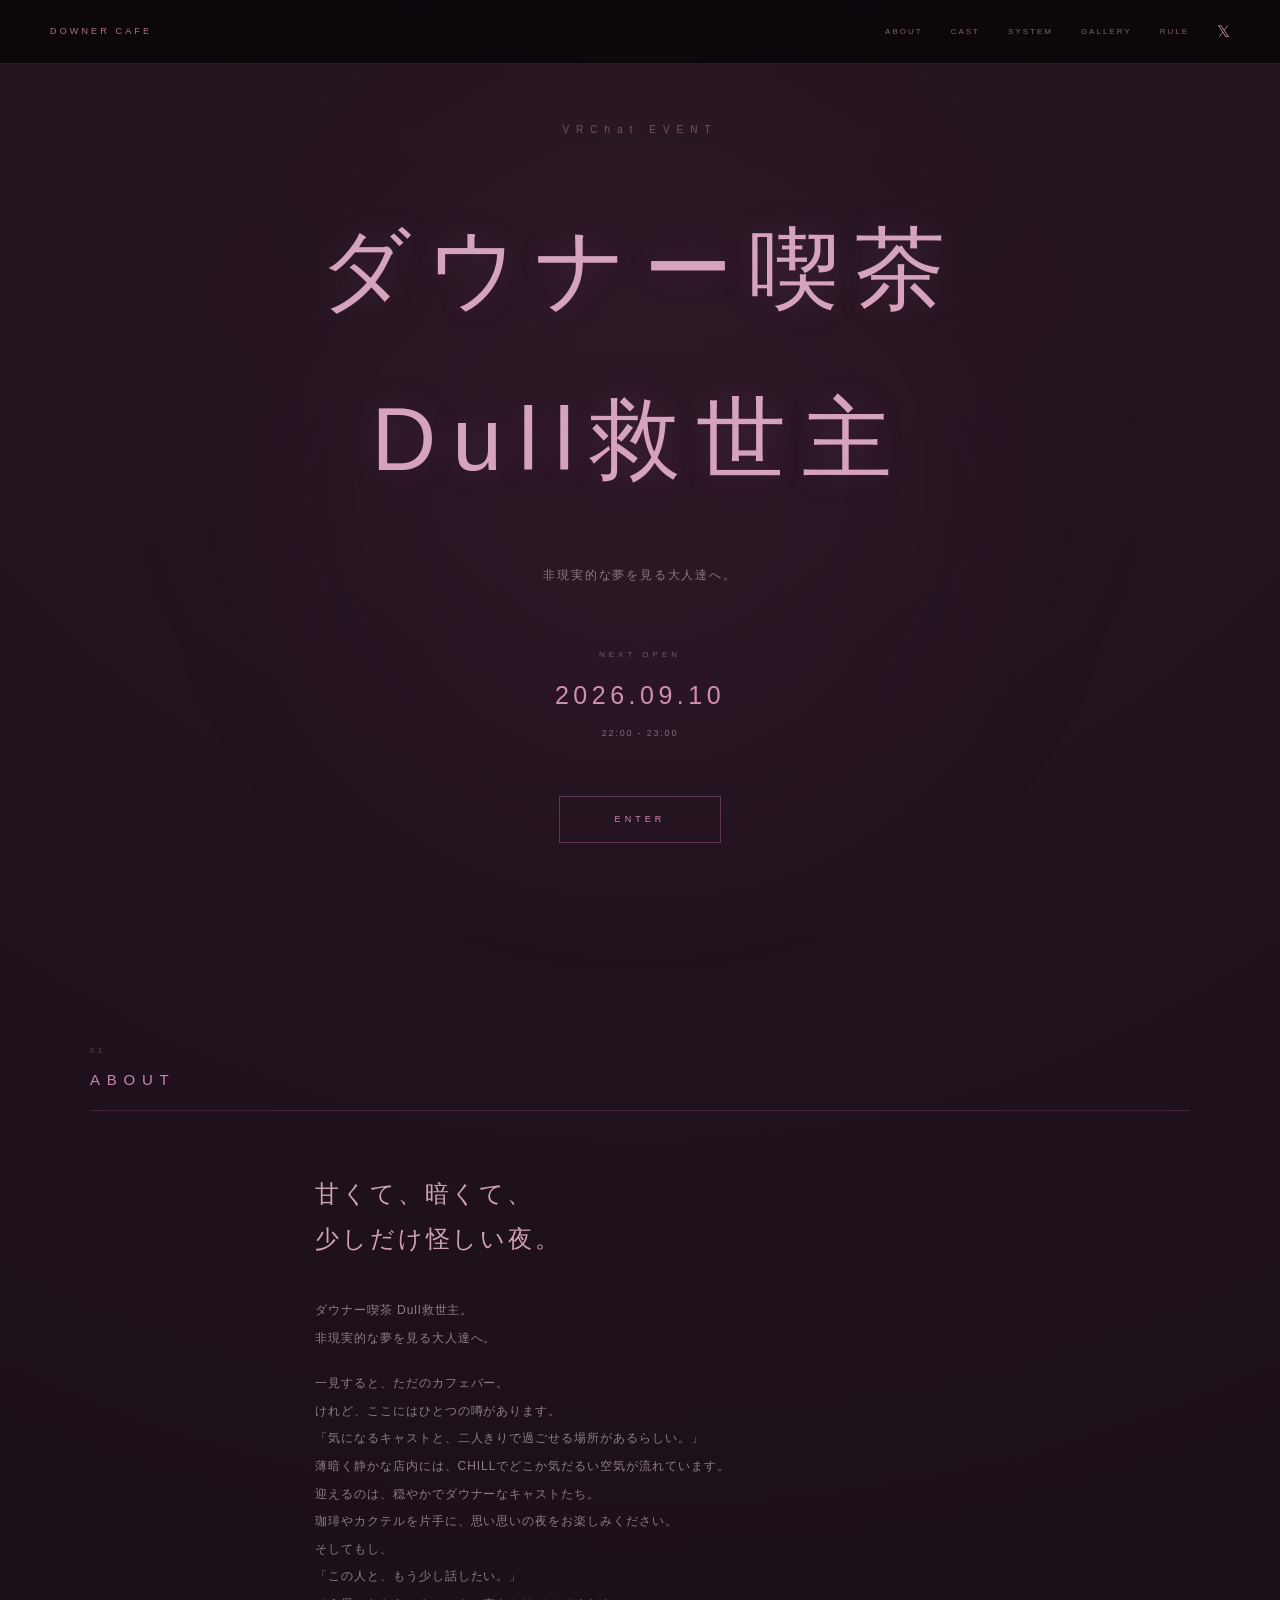
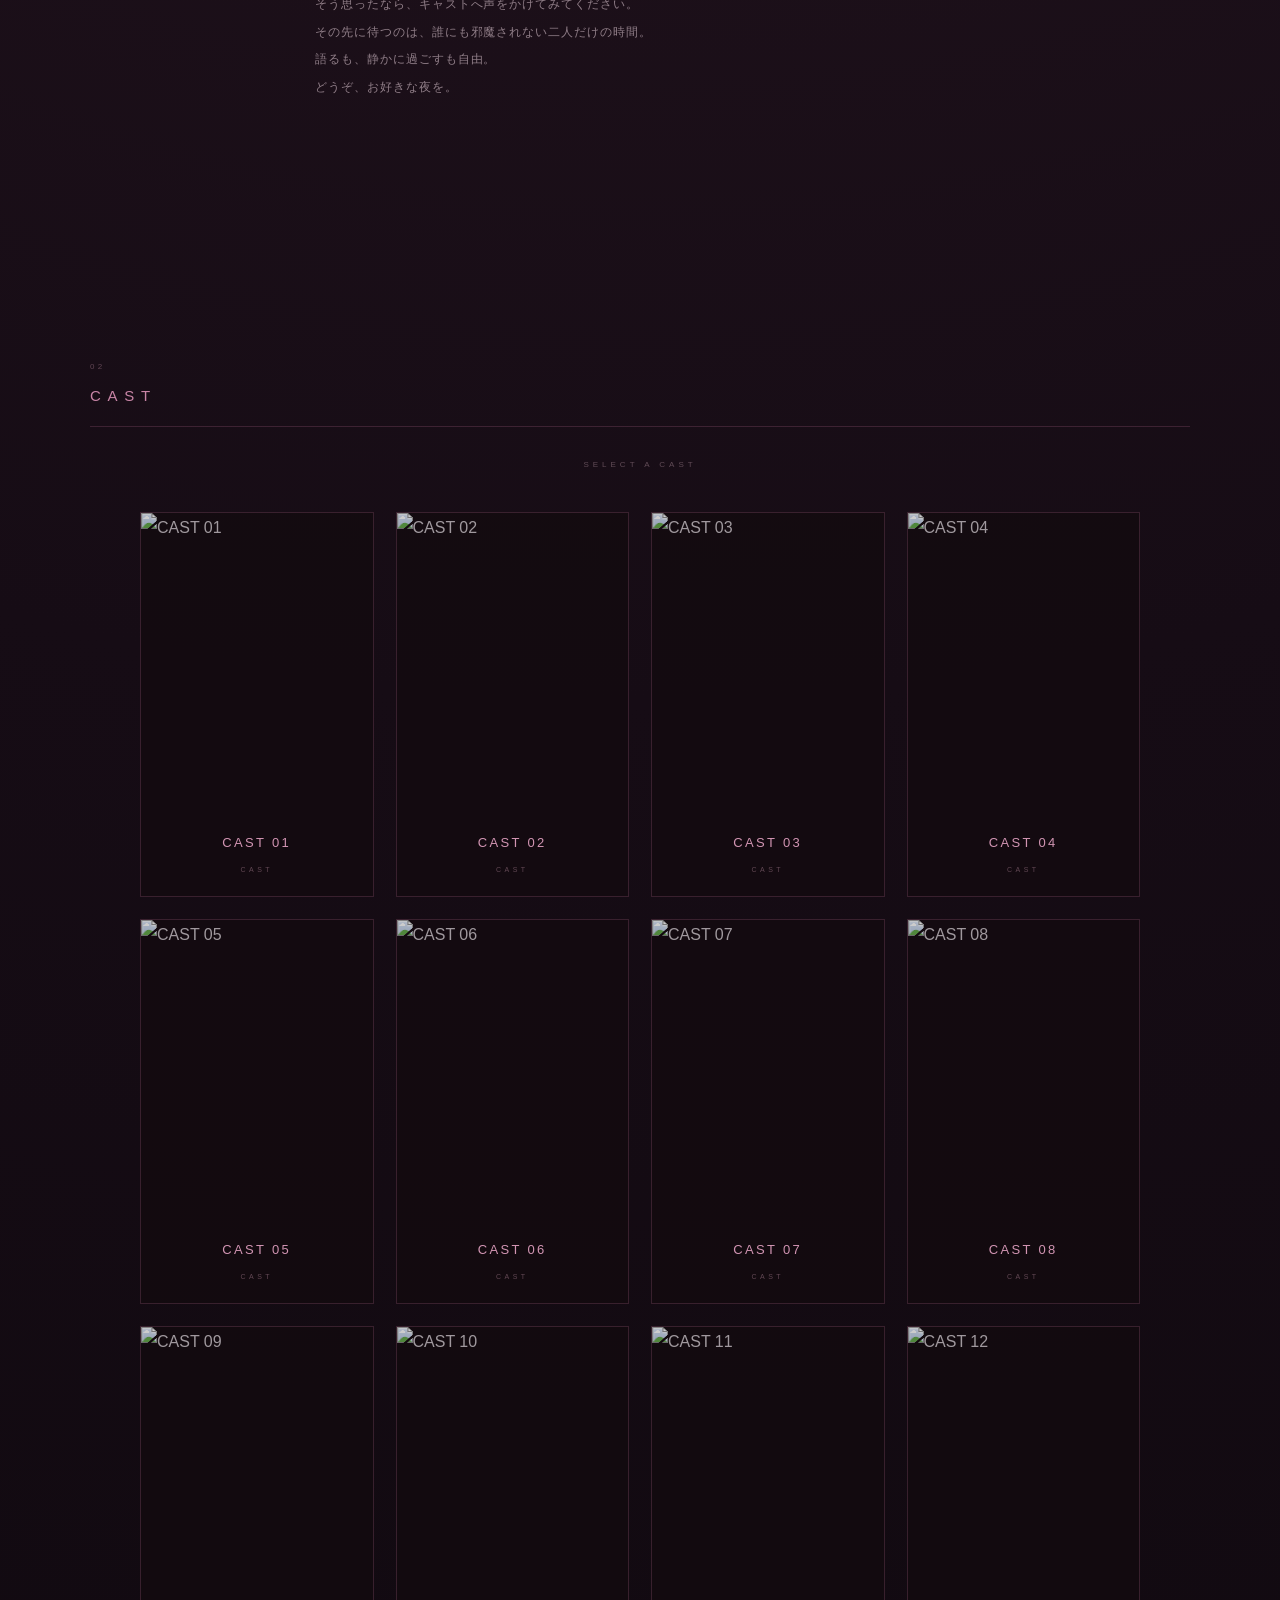
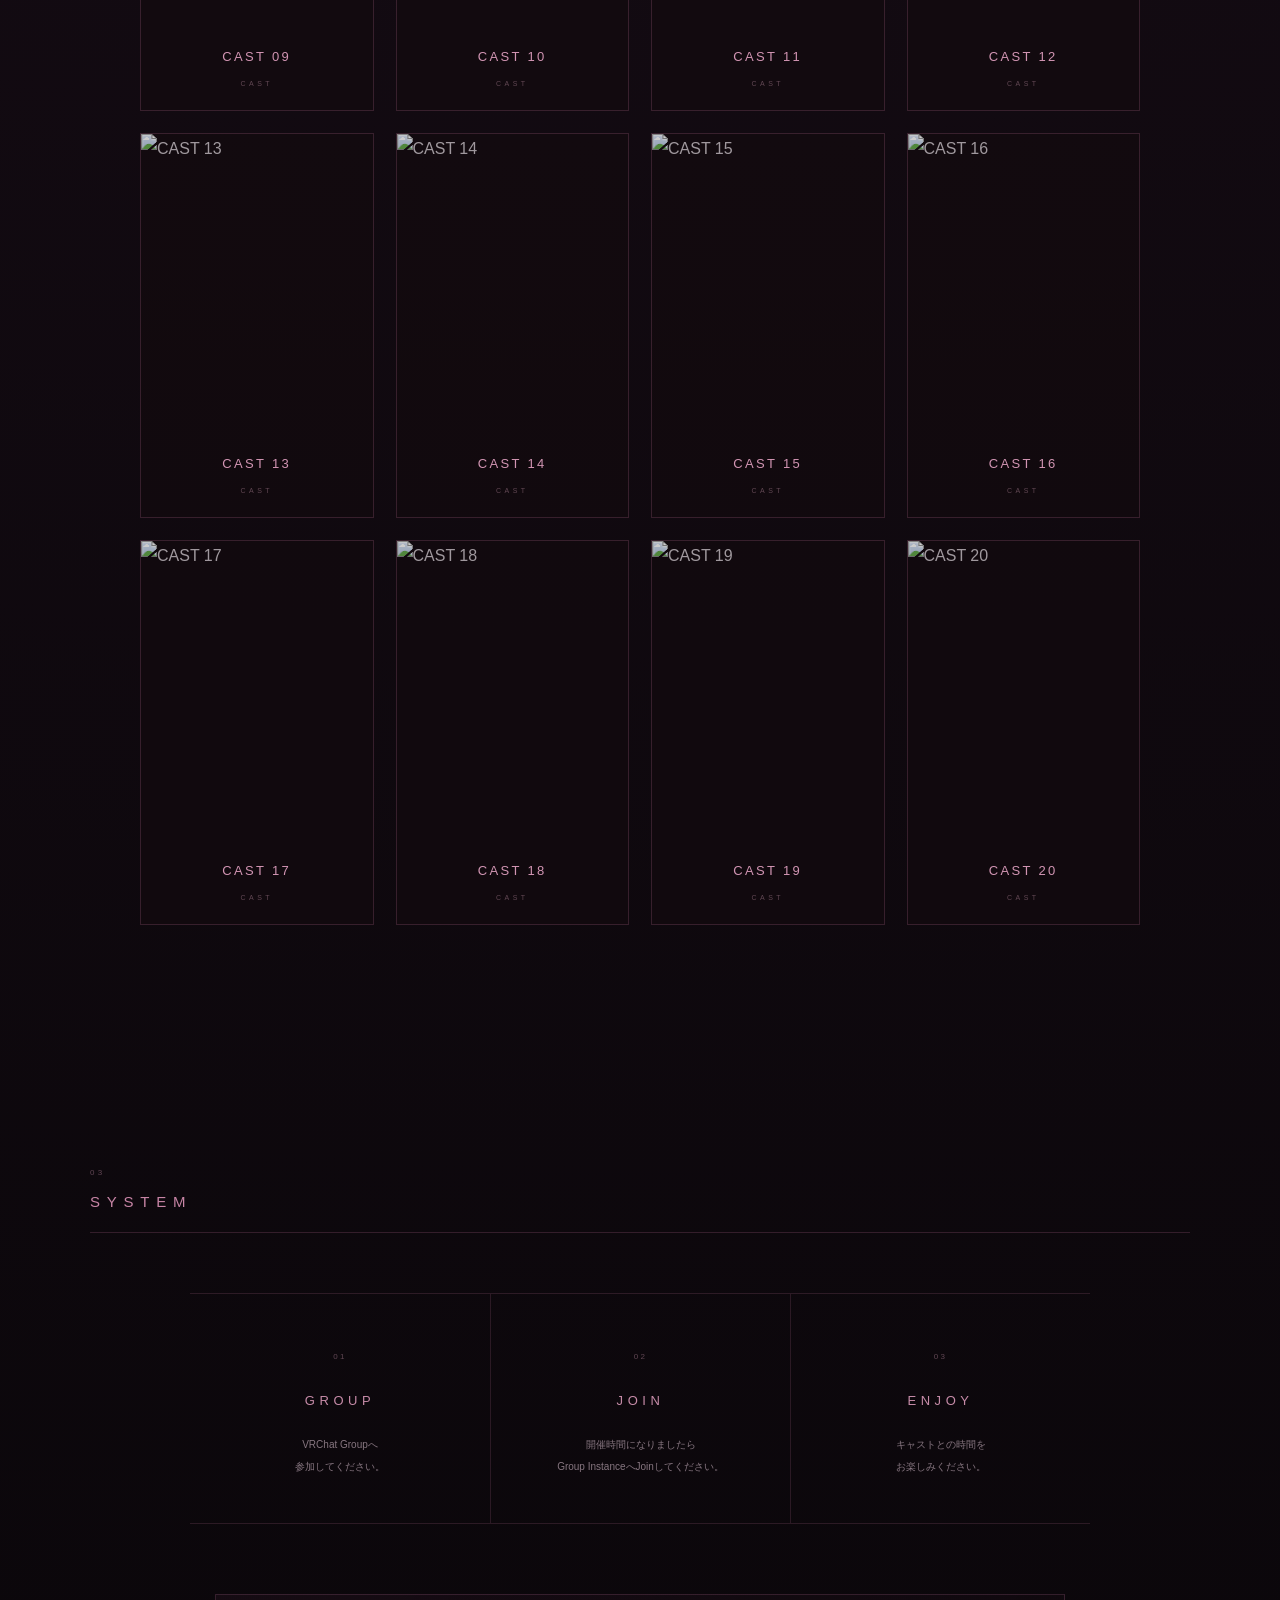
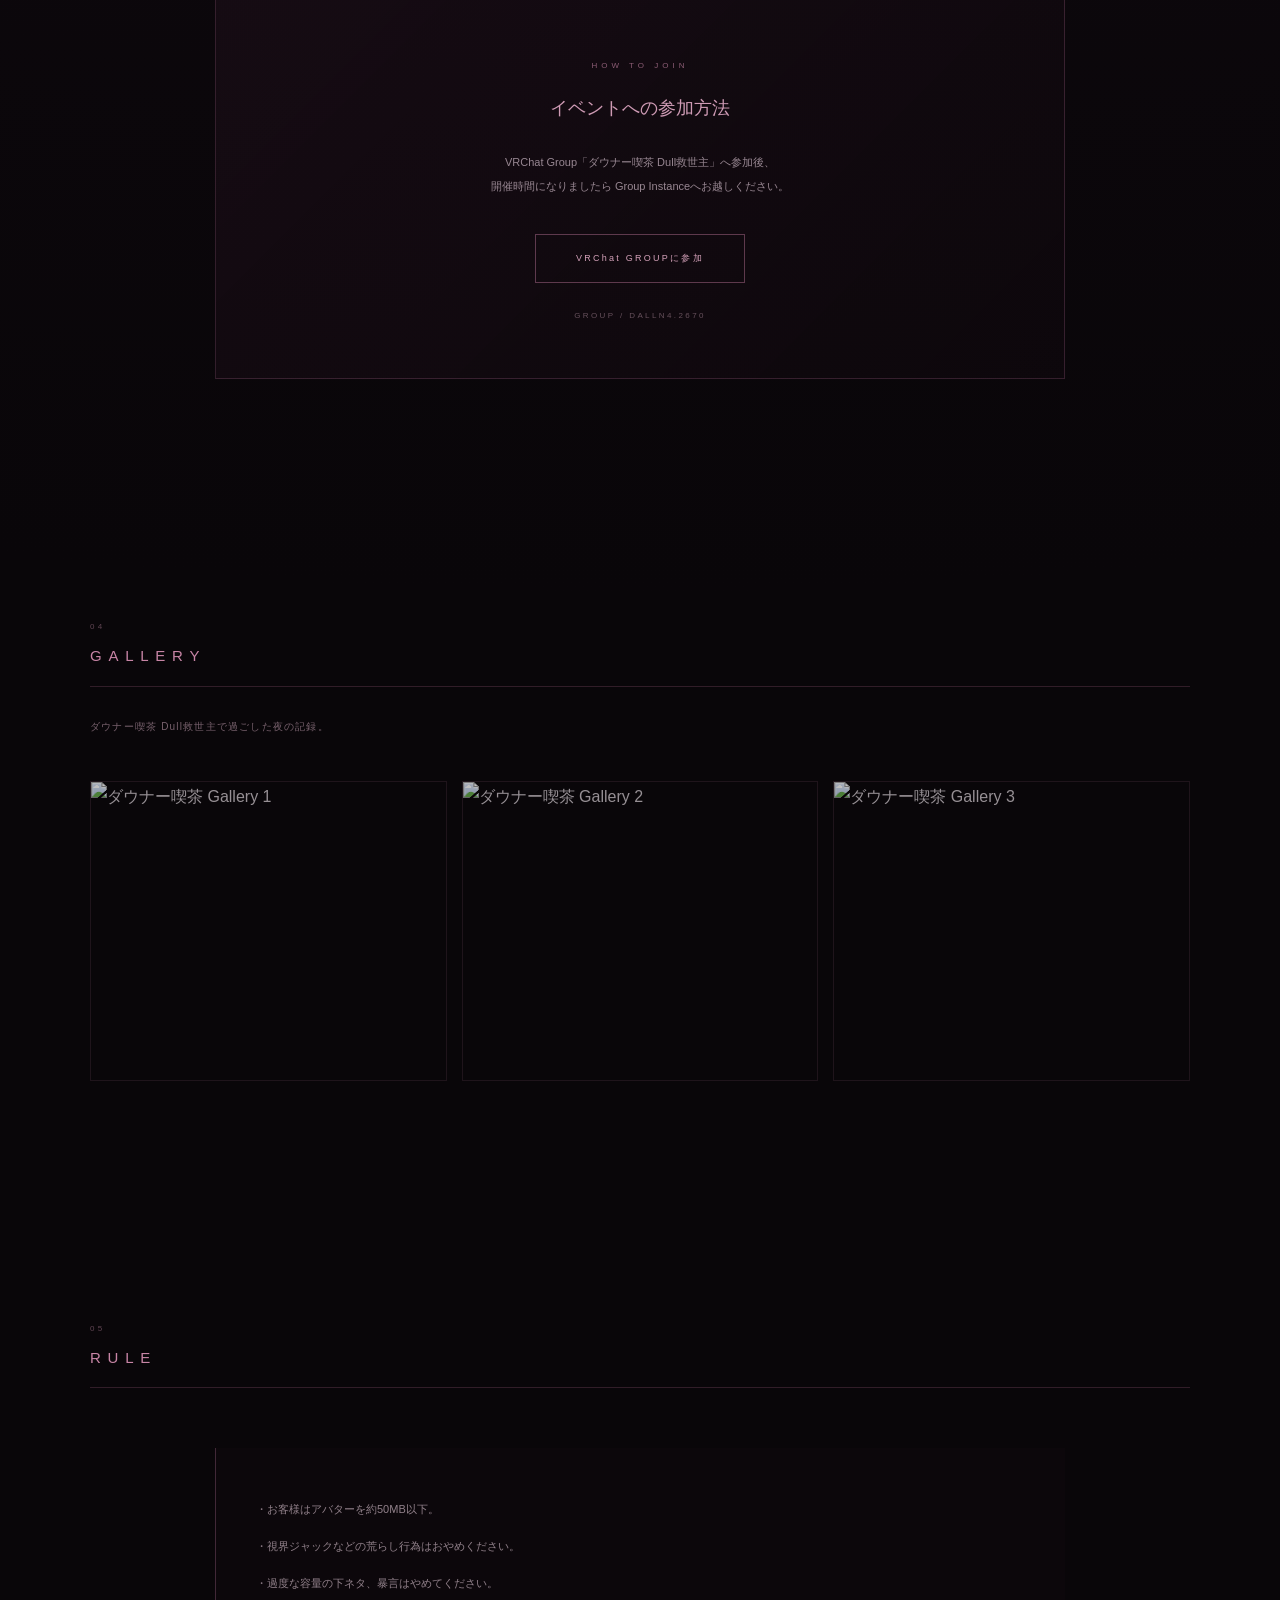
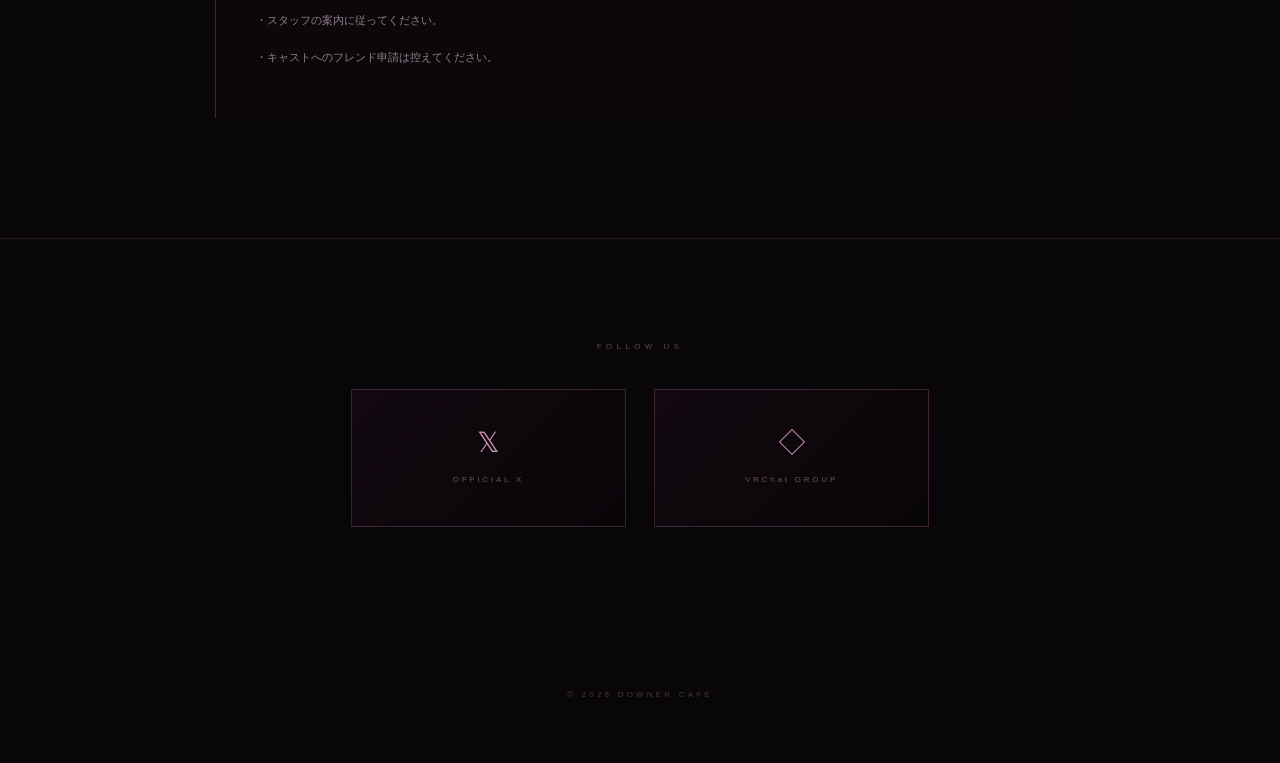
==== index.html @ 70b0b6da "Update index.html" ====
<!DOCTYPE html>
<html lang="ja">

<head>
  <meta charset="UTF-8">

  <meta
    name="viewport"
    content="width=device-width, initial-scale=1.0"
  >

  <title>ダウナー喫茶　Dull救世主 | VRChat Event</title>

  <link rel="stylesheet" href="style.css">
</head>


<body>


  <!-- =========================
       FIXED NAV
  ========================== -->

  <nav class="fixed-nav">

    <div class="nav-inner">

      <a href="#top" class="nav-logo">
        DOWNER CAFE
      </a>


      <div class="nav-links">

        <a href="#about">
          ABOUT
        </a>

        <a href="#cast">
          CAST
        </a>

        <a href="#system">
          SYSTEM
        </a>

        <a href="#gallery">
          GALLERY
        </a>

        <a href="#rule">
          RULE
        </a>

        <a
          href="https://x.com/Darry_nA?s=20"
          target="_blank"
          rel="noopener noreferrer"
          class="nav-x"
        >
          𝕏
        </a>

      </div>

    </div>

  </nav>



  <!-- =========================
       TOP
  ========================== -->

  <header id="top" class="hero">

    <div class="hero-inner">

      <p class="hero-small">
        VRChat EVENT
      </p>

      <h1>
        ダウナー喫茶<br>
         Dull救世主
      </h1>

      <p class="hero-copy">
        非現実的な夢を見る大人達へ。
      </p>


      <div class="next-open">

        <span>
          NEXT OPEN
        </span>

        <strong>
          2026.09.10
        </strong>

        <p>
          22:00 - 23:00
        </p>

      </div>


      <a
        href="#about"
        class="enter-button"
      >
        ENTER
      </a>

    </div>

  </header>



  <!-- =========================
       ABOUT
  ========================== -->

  <section
    id="about"
    class="section"
  >

    <p class="section-number">
      01
    </p>

    <h2>
      ABOUT
    </h2>


    <div class="about-content">

      <h3>
        甘くて、暗くて、<br>
        少しだけ怪しい夜。
      </h3>


      <p>
        ダウナー喫茶 Dull救世主。<br>
        非現実的な夢を見る大人達へ。
      </p>


      <p>
        一見すると、ただのカフェバー。<br>
        けれど、ここにはひとつの噂があります。<br>

        「気になるキャストと、二人きりで過ごせる場所があるらしい。」<br>

        薄暗く静かな店内には、CHILLでどこか気だるい空気が流れています。<br>
        迎えるのは、穏やかでダウナーなキャストたち。<br>
        珈琲やカクテルを片手に、思い思いの夜をお楽しみください。<br>

        そしてもし、<br>
        「この人と、もう少し話したい。」<br>
        そう思ったなら、キャストへ声をかけてみてください。<br>

        その先に待つのは、誰にも邪魔されない二人だけの時間。<br>

        語るも、静かに過ごすも自由。<br>
        どうぞ、お好きな夜を。

      </p>

    </div>

  </section>



<!-- =========================
     CAST
========================== -->

<section
  id="cast"
  class="section"
>

  <p class="section-number">
    02
  </p>

  <h2>
    CAST
  </h2>

  <p class="cast-guide">
    SELECT A CAST
  </p>


  <div class="cast-grid">


    <div class="cast-card" onclick="openProfile('cast01')">
      <img src="cast01.png" alt="CAST 01">
      <div class="cast-info">
        <h3>CAST 01</h3>
        <p>CAST</p>
      </div>
    </div>


    <div class="cast-card" onclick="openProfile('cast02')">
      <img src="cast02.png" alt="CAST 02">
      <div class="cast-info">
        <h3>CAST 02</h3>
        <p>CAST</p>
      </div>
    </div>


    <div class="cast-card" onclick="openProfile('cast03')">
      <img src="cast03.png" alt="CAST 03">
      <div class="cast-info">
        <h3>CAST 03</h3>
        <p>CAST</p>
      </div>
    </div>


    <div class="cast-card" onclick="openProfile('cast04')">
      <img src="cast04.png" alt="CAST 04">
      <div class="cast-info">
        <h3>CAST 04</h3>
        <p>CAST</p>
      </div>
    </div>


    <div class="cast-card" onclick="openProfile('cast05')">
      <img src="cast05.png" alt="CAST 05">
      <div class="cast-info">
        <h3>CAST 05</h3>
        <p>CAST</p>
      </div>
    </div>


    <div class="cast-card" onclick="openProfile('cast06')">
      <img src="cast06.png" alt="CAST 06">
      <div class="cast-info">
        <h3>CAST 06</h3>
        <p>CAST</p>
      </div>
    </div>


    <div class="cast-card" onclick="openProfile('cast07')">
      <img src="cast07.png" alt="CAST 07">
      <div class="cast-info">
        <h3>CAST 07</h3>
        <p>CAST</p>
      </div>
    </div>


    <div class="cast-card" onclick="openProfile('cast08')">
      <img src="cast08.png" alt="CAST 08">
      <div class="cast-info">
        <h3>CAST 08</h3>
        <p>CAST</p>
      </div>
    </div>


    <div class="cast-card" onclick="openProfile('cast09')">
      <img src="cast09.png" alt="CAST 09">
      <div class="cast-info">
        <h3>CAST 09</h3>
        <p>CAST</p>
      </div>
    </div>


    <div class="cast-card" onclick="openProfile('cast10')">
      <img src="cast10.png" alt="CAST 10">
      <div class="cast-info">
        <h3>CAST 10</h3>
        <p>CAST</p>
      </div>
    </div>


    <div class="cast-card" onclick="openProfile('cast11')">
      <img src="cast11.png" alt="CAST 11">
      <div class="cast-info">
        <h3>CAST 11</h3>
        <p>CAST</p>
      </div>
    </div>


    <div class="cast-card" onclick="openProfile('cast12')">
      <img src="cast12.png" alt="CAST 12">
      <div class="cast-info">
        <h3>CAST 12</h3>
        <p>CAST</p>
      </div>
    </div>


    <div class="cast-card" onclick="openProfile('cast13')">
      <img src="cast13.png" alt="CAST 13">
      <div class="cast-info">
        <h3>CAST 13</h3>
        <p>CAST</p>
      </div>
    </div>


    <div class="cast-card" onclick="openProfile('cast14')">
      <img src="cast14.png" alt="CAST 14">
      <div class="cast-info">
        <h3>CAST 14</h3>
        <p>CAST</p>
      </div>
    </div>


    <div class="cast-card" onclick="openProfile('cast15')">
      <img src="cast15.png" alt="CAST 15">
      <div class="cast-info">
        <h3>CAST 15</h3>
        <p>CAST</p>
      </div>
    </div>


    <div class="cast-card" onclick="openProfile('cast16')">
      <img src="cast16.png" alt="CAST 16">
      <div class="cast-info">
        <h3>CAST 16</h3>
        <p>CAST</p>
      </div>
    </div>


    <div class="cast-card" onclick="openProfile('cast17')">
      <img src="cast17.png" alt="CAST 17">
      <div class="cast-info">
        <h3>CAST 17</h3>
        <p>CAST</p>
      </div>
    </div>


    <div class="cast-card" onclick="openProfile('cast18')">
      <img src="cast18.png" alt="CAST 18">
      <div class="cast-info">
        <h3>CAST 18</h3>
        <p>CAST</p>
      </div>
    </div>


    <div class="cast-card" onclick="openProfile('cast19')">
      <img src="cast19.png" alt="CAST 19">
      <div class="cast-info">
        <h3>CAST 19</h3>
        <p>CAST</p>
      </div>
    </div>


    <div class="cast-card" onclick="openProfile('cast20')">
      <img src="cast20.png" alt="CAST 20">
      <div class="cast-info">
        <h3>CAST 20</h3>
        <p>CAST</p>
      </div>
    </div>


  </div>

</section>



  <!-- =========================
       SYSTEM
  ========================== -->

  <section
    id="system"
    class="section"
  >

    <p class="section-number">
      03
    </p>

    <h2>
      SYSTEM
    </h2>


    <div class="system-grid">


      <div class="system-item">

        <span>
          01
        </span>

        <h3>
          GROUP
        </h3>

        <p>
          VRChat Groupへ<br>
          参加してください。
        </p>

      </div>



      <div class="system-item">

        <span>
          02
        </span>

        <h3>
          JOIN
        </h3>

        <p>
          開催時間になりましたら<br>
          Group InstanceへJoinしてください。
        </p>

      </div>



      <div class="system-item">

        <span>
          03
        </span>

        <h3>
          ENJOY
        </h3>

        <p>
          キャストとの時間を<br>
          お楽しみください。
        </p>

      </div>


    </div>



    <!-- HOW TO JOIN -->

    <div class="join-area">

      <p class="join-label">
        HOW TO JOIN
      </p>

      <h3>
        イベントへの参加方法
      </h3>

      <p class="join-text">
        VRChat Group「ダウナー喫茶 Dull救世主」へ参加後、<br>
        開催時間になりましたら
        Group Instanceへお越しください。
      </p>


      <a
        href="https://t.co/qvewBpiTkd"
        target="_blank"
        rel="noopener noreferrer"
        class="join-button"
      >
        VRChat GROUPに参加
      </a>


      <p class="group-id">
        GROUP / DALLN4.2670
      </p>

    </div>

  </section>



  <!-- =========================
       GALLERY
  ========================== -->

  <section
    id="gallery"
    class="section"
  >

    <p class="section-number">
      04
    </p>

    <h2>
      GALLERY
    </h2>


    <p class="gallery-copy">
      ダウナー喫茶 Dull救世主で過ごした夜の記録。
    </p>


    <div class="gallery">

      <img
        src="gallery01.png"
        alt="ダウナー喫茶 Gallery 1"
      >

      <img
        src="gallery02.png"
        alt="ダウナー喫茶 Gallery 2"
      >

      <img
        src="gallery03.png"
        alt="ダウナー喫茶 Gallery 3"
      >

    </div>

  </section>



  <!-- =========================
       RULE
  ========================== -->

  <section
    id="rule"
    class="section"
  >

    <p class="section-number">
      05
    </p>

    <h2>
      RULE
    </h2>


    <div class="rule-box">

      <p>
        ・お客様はアバターを約50MB以下。
      </p>

      <p>
        ・視界ジャックなどの荒らし行為はおやめください。
      </p>

      <p>
        ・過度な容量の下ネタ、暴言はやめてください。
      </p>

      <p>
        ・スタッフの案内に従ってください。
      </p>

      <p>
        ・キャストへのフレンド申請は控えてください。
      </p>

    </div>

  </section>



  <!-- =========================
       X / VRChat
  ========================== -->

  <section
    id="links"
    class="links"
  >

    <p>
      FOLLOW US
    </p>


    <div class="social-grid">


      <!-- X -->

      <a
        href="https://x.com/Darry_nA?s=20"
        target="_blank"
        rel="noopener noreferrer"
        class="social-button"
      >

        <span class="social-icon">
          𝕏
        </span>

        <span class="social-title">
          OFFICIAL X
        </span>

      </a>



      <!-- VRChat -->

      <a
        href="https://t.co/qvewBpiTkd"
        target="_blank"
        rel="noopener noreferrer"
        class="social-button"
      >

        <span class="social-icon">
          ◇
        </span>

        <span class="social-title">
          VRChat GROUP
        </span>

      </a>


    </div>

  </section>



  <!-- =========================
       FOOTER
  ========================== -->

  <footer>

    <p>
      © 2026 DOWNER CAFE
    </p>

  </footer>



 <!-- =========================
     CAST PROFILE MODAL
========================== -->

<div
  id="profile-modal"
  class="profile-modal"
>

  <div
    class="profile-overlay"
    onclick="closeProfile()"
  ></div>


  <div class="profile-content">

    <button
      class="profile-close"
      onclick="closeProfile()"
      aria-label="閉じる"
    >
      ×
    </button>


    <div class="profile-image">

      <img
        id="profile-image"
        src=""
        alt=""
      >

    </div>


    <div class="profile-text">

      <p class="profile-role">
        CAST PROFILE
      </p>

      <h3 id="profile-name"></h3>


      <div class="profile-item">

        <p class="profile-label">
          HOBBY
        </p>

        <p
          id="profile-hobby"
          class="profile-value"
        ></p>

      </div>

    </div>

  </div>

</div>



  <!-- ========================================
       JAVASCRIPT
  ========================================= -->

 <script>

const castProfiles = {

  cast01: {
    name: "CAST 01",
    image: "cast01.png",
    hobby: "ここに趣味を入力"
  },

  cast02: {
    name: "CAST 02",
    image: "cast02.png",
    hobby: "ここに趣味を入力"
  },

  cast03: {
    name: "CAST 03",
    image: "cast03.png",
    hobby: "ここに趣味を入力"
  },

  cast04: {
    name: "CAST 04",
    image: "cast04.png",
    hobby: "ここに趣味を入力"
  },

  cast05: {
    name: "CAST 05",
    image: "cast05.png",
    hobby: "ここに趣味を入力"
  },

  cast06: {
    name: "CAST 06",
    image: "cast06.png",
    hobby: "ここに趣味を入力"
  },

  cast07: {
    name: "CAST 07",
    image: "cast07.png",
    hobby: "ここに趣味を入力"
  },

  cast08: {
    name: "CAST 08",
    image: "cast08.png",
    hobby: "ここに趣味を入力"
  },

  cast09: {
    name: "CAST 09",
    image: "cast09.png",
    hobby: "ここに趣味を入力"
  },

  cast10: {
    name: "CAST 10",
    image: "cast10.png",
    hobby: "ここに趣味を入力"
  },

  cast11: {
    name: "CAST 11",
    image: "cast11.png",
    hobby: "ここに趣味を入力"
  },

  cast12: {
    name: "CAST 12",
    image: "cast12.png",
    hobby: "ここに趣味を入力"
  },

  cast13: {
    name: "CAST 13",
    image: "cast13.png",
    hobby: "ここに趣味を入力"
  },

  cast14: {
    name: "CAST 14",
    image: "cast14.png",
    hobby: "ここに趣味を入力"
  },

  cast15: {
    name: "CAST 15",
    image: "cast15.png",
    hobby: "ここに趣味を入力"
  },

  cast16: {
    name: "CAST 16",
    image: "cast16.png",
    hobby: "ここに趣味を入力"
  },

  cast17: {
    name: "CAST 17",
    image: "cast17.png",
    hobby: "ここに趣味を入力"
  },

  cast18: {
    name: "CAST 18",
    image: "cast18.png",
    hobby: "ここに趣味を入力"
  },

  cast19: {
    name: "CAST 19",
    image: "cast19.png",
    hobby: "ここに趣味を入力"
  },

  cast20: {
    name: "CAST 20",
    image: "cast20.png",
    hobby: "ここに趣味を入力"
  }

};


function openProfile(id) {

  const profile =
    castProfiles[id];

  document
    .getElementById("profile-name")
    .textContent =
    profile.name;

  document
    .getElementById("profile-image")
    .src =
    profile.image;

  document
    .getElementById("profile-image")
    .alt =
    profile.name;

  document
    .getElementById("profile-hobby")
    .textContent =
    profile.hobby;

  document
    .getElementById("profile-modal")
    .classList
    .add("active");

  document.body.style.overflow =
    "hidden";
}


function closeProfile() {

  document
    .getElementById("profile-modal")
    .classList
    .remove("active");

  document.body.style.overflow =
    "";

}


/* ESCでも閉じる */

document.addEventListener(
  "keydown",
  function(event) {

    if(event.key === "Escape") {
      closeProfile();
    }

  }
);

</script>


</body>

</html>
---- style.css ----
/* ==========================================
   DOWNER CAFE
========================================== */

* {
  box-sizing: border-box;
}

html {
  scroll-behavior: smooth;
}

body {
  margin: 0;

  min-height: 100vh;

  overflow-x: hidden;

  background:
    radial-gradient(
      circle at 50% 0%,
      #281722 0%,
      #160c15 32%,
      #090609 75%
    );

  color: #c9bec6;

  font-family:
    "Yu Gothic",
    "Hiragino Kaku Gothic ProN",
    sans-serif;

  line-height: 1.9;
}

img {
  display: block;

  max-width: 100%;
}

a {
  color: inherit;
}



/* ==========================================
   FIXED NAV
========================================== */

.fixed-nav {
  position: fixed;

  top: 0;
  left: 0;

  width: 100%;
  height: 64px;

  z-index: 99999;

  background:
    rgba(8, 5, 8, 0.82);

  backdrop-filter: blur(15px);
  -webkit-backdrop-filter: blur(15px);

  border-bottom:
    1px solid rgba(200, 120, 165, 0.16);
}


.nav-inner {
  width:
    calc(100% - 60px);

  max-width: 1180px;

  height: 64px;

  margin: 0 auto;

  display: flex;

  align-items: center;

  justify-content:
    space-between;
}


.nav-logo {
  color: #a9758e;

  text-decoration: none;

  font-size: 9px;

  letter-spacing: 0.35em;

  white-space: nowrap;
}


.nav-links {
  display: flex;

  align-items: center;

  gap: 28px;
}


.nav-links a {
  position: relative;

  color: #806071;

  text-decoration: none;

  font-size: 8px;

  letter-spacing: 0.25em;

  transition:
    0.3s ease;
}


.nav-links a::after {
  content: "";

  position: absolute;

  left: 0;

  bottom: -8px;

  width: 0;

  height: 1px;

  background:
    #cb83a7;

  transition:
    width 0.3s ease;
}


.nav-links a:hover {
  color:
    #e1aac5;
}


.nav-links a:hover::after {
  width: 100%;
}


.nav-links .nav-x {
  color: #c58ba7;

  font-size: 16px;

  letter-spacing: 0;
}



/* ==========================================
   HERO
========================================== */

.hero {
  min-height: 100vh;

  padding:
    120px 30px 80px;

  display: flex;

  align-items: center;

  justify-content: center;

  text-align: center;

  position: relative;
}


.hero::before {
  content: "";

  position: absolute;

  width: 650px;

  height: 650px;

  border-radius: 50%;

  background:
    rgba(160, 65, 120, 0.07);

  filter:
    blur(100px);

  pointer-events: none;
}


.hero-inner {
  width: 100%;

  max-width: 900px;

  position: relative;

  z-index: 1;
}


.hero-small {
  margin: 0 0 45px;

  color: #755265;

  font-size: 10px;

  letter-spacing: 0.7em;
}


.hero h1 {
  margin: 0;

  color: #d6a3bd;

  font-size:
    clamp(
      45px,
      7vw,
      90px
    );

  font-weight: 300;

  letter-spacing: 0.18em;

  text-shadow:
    0 0 35px
    rgba(
      200,
      120,
      165,
      0.15
    );
}


.hero-copy {
  margin: 40px 0 60px;

  color: #8e7884;

  font-size: 12px;

  letter-spacing: 0.15em;
}


.next-open span {
  display: block;

  color: #745866;

  font-size: 8px;

  letter-spacing: 0.5em;
}


.next-open strong {
  display: block;

  margin-top: 10px;

  color: #d08faa;

  font-size: 25px;

  font-weight: 300;

  letter-spacing: 0.18em;
}


.next-open p {
  margin-top: 5px;

  color: #816d78;

  font-size: 9px;

  letter-spacing: 0.2em;
}


.enter-button {
  display:
    inline-block;

  margin-top: 45px;

  padding:
    14px 55px;

  color: #c98eab;

  text-decoration: none;

  border:
    1px solid
    rgba(
      200,
      120,
      165,
      0.35
    );

  font-size: 9px;

  letter-spacing: 0.45em;

  transition:
    0.3s ease;
}


.enter-button:hover {
  color: #f1c6da;

  background:
    rgba(
      160,
      70,
      115,
      0.12
    );

  box-shadow:
    0 0 30px
    rgba(
      190,
      90,
      145,
      0.15
    );
}



/* ==========================================
   SECTION
========================================== */

.section {
  width:
    calc(100% - 60px);

  max-width: 1100px;

  margin: 0 auto;

  padding:
    120px 0;
}


.section-number {
  margin: 0 0 8px;

  color: #604553;

  font-size: 8px;

  letter-spacing: 0.4em;
}


.section > h2 {
  margin:
    0 0 60px;

  padding-bottom: 15px;

  color: #c885a6;

  border-bottom:
    1px solid
    rgba(
      190,
      110,
      150,
      0.22
    );

  font-size: 15px;

  font-weight: 400;

  letter-spacing: 0.45em;
}


#about,
#cast,
#system,
#gallery,
#rule {
  scroll-margin-top: 85px;
}



/* ==========================================
   ABOUT
========================================== */

.about-content {
  max-width: 650px;

  margin: 0 auto;
}


.about-content h3 {
  margin:
    0 0 35px;

  color: #d0a1b7;

  font-size: 24px;

  font-weight: 400;

  line-height: 1.9;

  letter-spacing: 0.12em;
}


.about-content p {
  margin:
    18px 0;

  color: #8f7d87;

  font-size: 12px;

  line-height: 2.3;

  letter-spacing: 0.08em;
}



/* ==========================================
   CAST - 20 MEMBERS
========================================== */

.cast-guide {
  margin:
    -30px 0 40px;

  text-align: center;

  color: #604b56;

  font-size: 8px;

  letter-spacing: 0.5em;
}


.cast-grid {
  display: grid;

  grid-template-columns:
    repeat(4, minmax(0, 1fr));

  gap: 22px;

  max-width: 1000px;

  margin: 0 auto;
}


.cast-card {
  min-width: 0;

  overflow: hidden;

  cursor: pointer;

  background:
    rgba(18, 10, 15, 0.7);

  border:
    1px solid
    rgba(190, 110, 150, 0.22);

  transition:
    transform 0.35s ease,
    border-color 0.35s ease,
    box-shadow 0.35s ease;
}


.cast-card:hover {
  transform:
    translateY(-6px);

  border-color:
    rgba(215, 135, 175, 0.5);

  box-shadow:
    0 20px 50px
    rgba(0, 0, 0, 0.35);
}


.cast-card img {
  width: 100%;

  height: 300px;

  object-fit: cover;

  object-position:
    center top;

  filter:
    brightness(0.8)
    saturate(0.8);

  transition:
    transform 0.4s ease,
    filter 0.4s ease;
}


.cast-card:hover img {
  transform:
    scale(1.035);

  filter:
    brightness(0.96)
    saturate(0.95);
}


.cast-info {
  padding:
    18px 12px 20px;

  text-align: center;
}


.cast-info h3 {
  margin: 0;

  color: #d295b3;

  font-size: 13px;

  font-weight: 400;

  letter-spacing: 0.18em;
}


.cast-info p {
  margin:
    7px 0 0;

  color: #624854;

  font-size: 7px;

  letter-spacing: 0.5em;
}


/* タブレット */

@media (max-width: 900px) {

  .cast-grid {
    grid-template-columns:
      repeat(3, minmax(0, 1fr));
  }

}


/* スマホ */

@media (max-width: 600px) {

  .cast-grid {
    grid-template-columns:
      repeat(2, minmax(0, 1fr));

    gap: 12px;
  }

  .cast-card img {
    height: 230px;
  }

}



/* ==========================================
   SYSTEM
========================================== */

.system-grid {
  display: grid;

  grid-template-columns:
    repeat(3, 1fr);

  max-width: 900px;

  margin:
    0 auto 70px;

  border-top:
    1px solid
    rgba(
      190,
      110,
      150,
      0.18
    );

  border-bottom:
    1px solid
    rgba(
      190,
      110,
      150,
      0.18
    );
}


.system-item {
  padding:
    45px 30px;

  text-align: center;
}


.system-item +
.system-item {
  border-left:
    1px solid
    rgba(
      190,
      110,
      150,
      0.18
    );
}


.system-item span {
  color: #604653;

  font-size: 8px;

  letter-spacing: 0.3em;
}


.system-item h3 {
  margin:
    20px 0;

  color: #c68ba8;

  font-size: 13px;

  font-weight: 400;

  letter-spacing: 0.35em;
}


.system-item p {
  margin: 0;

  color: #877680;

  font-size: 10px;

  line-height: 2.2;
}



/* HOW TO JOIN */

.join-area {
  max-width: 850px;

  margin:
    70px auto 0;

  padding:
    55px 40px;

  text-align: center;

  border:
    1px solid
    rgba(
      200,
      120,
      165,
      0.2
    );

  background:
    linear-gradient(
      135deg,
      rgba(
        80,
        35,
        65,
        0.15
      ),
      rgba(
        15,
        8,
        13,
        0.55
      )
    );
}


.join-label {
  color: #8b5c74;

  font-size: 8px;

  letter-spacing: 0.5em;
}


.join-area h3 {
  color: #cf9bb5;

  font-size: 18px;

  font-weight: 400;
}


.join-text {
  margin:
    25px 0 35px;

  color: #988792;

  font-size: 11px;

  line-height: 2.2;
}


.join-button {
  display:
    inline-block;

  padding:
    15px 40px;

  color: #d3a0b8;

  text-decoration: none;

  border:
    1px solid
    rgba(
      210,
      130,
      170,
      0.4
    );

  font-size: 9px;

  letter-spacing: 0.25em;

  transition:
    0.3s ease;
}


.join-button:hover {
  color: #f2c8dc;

  background:
    rgba(
      150,
      60,
      105,
      0.15
    );

  box-shadow:
    0 0 30px
    rgba(
      170,
      70,
      125,
      0.2
    );
}


.group-id {
  margin:
    25px 0 0;

  color: #66505b;

  font-size: 8px;

  letter-spacing: 0.3em;
}



/* ==========================================
   GALLERY
========================================== */

.gallery-copy {
  margin:
    -30px 0 45px;

  color: #78616d;

  font-size: 10px;

  letter-spacing: 0.12em;
}


.gallery {
  display: grid;

  grid-template-columns:
    repeat(3, 1fr);

  gap: 15px;
}


.gallery img {
  width: 100%;

  height: 300px;

  object-fit: cover;

  border:
    1px solid
    rgba(
      190,
      110,
      150,
      0.18
    );

  filter:
    brightness(0.75)
    saturate(0.8);

  transition:
    0.4s ease;
}


.gallery img:hover {
  filter:
    brightness(1)
    saturate(1);

  transform:
    translateY(-4px);
}



/* ==========================================
   RULE
========================================== */

.rule-box {
  max-width: 850px;

  margin: 0 auto;

  padding:
    35px 40px;

  color: #91808a;

  background:
    rgba(
      20,
      10,
      16,
      0.25
    );

  border-left:
    1px solid
    rgba(
      190,
      115,
      155,
      0.3
    );
}


.rule-box p {
  margin:
    15px 0;

  font-size: 11px;

  line-height: 2;
}



/* ==========================================
   SOCIAL
========================================== */

.links {
  padding:
    100px 30px 120px;

  text-align: center;

  border-top:
    1px solid
    rgba(
      190,
      110,
      150,
      0.15
    );
}


.links > p {
  margin:
    0 0 35px;

  color: #604752;

  font-size: 8px;

  letter-spacing: 0.55em;
}


.social-grid {
  display: flex;

  justify-content: center;

  gap: 28px;

  flex-wrap: wrap;
}


.social-button {
  width: 275px;

  height: 138px;

  display: flex;

  flex-direction: column;

  align-items: center;

  justify-content: center;

  color: #c38ca7;

  text-decoration: none;

  border:
    1px solid
    rgba(
      200,
      120,
      165,
      0.25
    );

  background:
    linear-gradient(
      135deg,
      rgba(
        80,
        30,
        60,
        0.13
      ),
      rgba(
        8,
        5,
        8,
        0.65
      )
    );

  transition:
    0.35s ease;
}


.social-button:hover {
  transform:
    translateY(-5px);

  border-color:
    rgba(
      225,
      145,
      185,
      0.65
    );

  box-shadow:
    0 18px 40px
    rgba(
      0,
      0,
      0,
      0.4
    );
}


.social-icon {
  font-size: 28px;

  line-height: 1;

  color: #c991ad;
}


.social-title {
  margin-top: 15px;

  color: #6e515f;

  font-size: 8px;

  letter-spacing: 0.35em;
}



/* ==========================================
   FOOTER
========================================== */

footer {
  padding:
    40px 20px 60px;

  text-align: center;
}


footer p {
  margin: 0;

  color: #49363f;

  font-size: 8px;

  letter-spacing: 0.4em;
}



/* ==========================================
   CAST PROFILE MODAL
========================================== */

.profile-modal {
  position: fixed;

  inset: 0;

  z-index: 999999;

  display: flex;

  align-items: center;

  justify-content: center;

  padding: 30px;

  opacity: 0;

  visibility: hidden;

  transition:
    0.35s ease;
}


.profile-modal.active {
  opacity: 1;

  visibility: visible;
}


.profile-overlay {
  position: absolute;

  inset: 0;

  background:
    rgba(
      5,
      3,
      5,
      0.9
    );

  backdrop-filter:
    blur(12px);
}


.profile-content {
  width:
    min(
      900px,
      100%
    );

  min-height:
    500px;

  display: grid;

  grid-template-columns:
    1fr 1fr;

  position: relative;

  z-index: 1;

  overflow: hidden;

  background:
    linear-gradient(
      135deg,
      #160d14,
      #0a0609
    );

  border:
    1px solid
    rgba(
      210,
      125,
      170,
      0.3
    );

  box-shadow:
    0 30px 100px
    rgba(
      0,
      0,
      0,
      0.65
    );

  transform:
    translateY(20px)
    scale(0.98);

  transition:
    0.35s ease;
}


.profile-modal.active
.profile-content {
  transform:
    translateY(0)
    scale(1);
}


.profile-image {
  min-height:
    500px;
}


.profile-image img {
  width: 100%;

  height: 100%;

  object-fit: cover;

  object-position:
    center top;

  filter:
    brightness(0.8)
    saturate(0.8);
}


.profile-text {
  display: flex;

  flex-direction: column;

  justify-content: center;

  padding: 60px;
}


.profile-role {
  margin:
    0 0 18px;

  color: #785768;

  font-size: 8px;

  letter-spacing: 0.5em;
}


.profile-text h3 {
  margin:
    0 0 15px;

  color: #d6a0ba;

  font-size: 34px;

  font-weight: 300;

  letter-spacing: 0.18em;
}


.profile-item {
  margin-top: 28px;
}


.profile-label {
  margin:
    0 0 10px;

  color: #765465;

  font-size: 8px;

  letter-spacing: 0.45em;
}


.profile-value {
  margin: 0;

  color: #a8959f;

  font-size: 11px;

  line-height: 2;

  letter-spacing: 0.08em;
}


.profile-x {
  display:
    inline-flex;

  align-items: center;

  gap: 14px;

  padding:
    11px 18px;

  color: #a77a90;

  text-decoration: none;

  border:
    1px solid
    rgba(
      200,
      120,
      165,
      0.25
    );

  transition:
    0.3s ease;
}


.profile-x:hover {
  color: #edb8d1;

  border-color:
    rgba(
      225,
      140,
      185,
      0.65
    );
}


.profile-x-icon {
  color: #cf91af;

  font-size: 18px;
}


#profile-x-name {
  font-size: 9px;

  letter-spacing: 0.18em;
}


.profile-close {
  position: absolute;

  top: 20px;

  right: 22px;

  z-index: 5;

  width: 40px;

  height: 40px;

  padding: 0;

  color: #a97890;

  background: transparent;

  border: 0;

  font-size: 25px;

  cursor: pointer;

  transition:
    0.3s ease;
}


.profile-close:hover {
  color: #efbad3;

  transform:
    rotate(90deg);
}



/* ==========================================
   MOBILE
========================================== */

@media (max-width: 700px) {

  .fixed-nav {
    height: 58px;
  }


  .nav-inner {
    width:
      calc(100% - 24px);

    height: 58px;
  }


  .nav-logo {
    font-size: 7px;
  }


  .nav-links {
    gap: 11px;
  }


  .nav-links a {
    font-size: 6px;
  }


  .nav-links a[href="#gallery"] {
    display: none;
  }


  .nav-links .nav-x {
    font-size: 14px;
  }


  .hero {
    min-height: 95vh;

    padding:
      100px 25px 70px;
  }


  .hero h1 {
    font-size: 40px;
  }


  .section {
    width:
      calc(100% - 40px);

    padding:
      85px 0;
  }


  .cast-grid {
    grid-template-columns:
      repeat(2, 1fr);

    gap: 12px;
  }


  .cast-card:nth-child(n) {
    grid-column: auto;
  }


  .cast-card:last-child:nth-child(odd) {
    grid-column:
      1 / 3;

    width:
      calc(50% - 6px);

    justify-self: center;
  }


  .cast-card img {
    height: 250px;
  }


  .system-grid {
    grid-template-columns:
      1fr;
  }


  .system-item +
  .system-item {
    border-left: 0;

    border-top:
      1px solid
      rgba(
        190,
        110,
        150,
        0.18
      );
  }


  .gallery {
    grid-template-columns:
      1fr;
  }


  .gallery img {
    height: auto;
  }


  .social-grid {
    flex-direction:
      column;

    align-items: center;
  }


  .social-button {
    width:
      min(
        100%,
        310px
      );
  }


  .profile-modal {
    padding: 15px;
  }


  .profile-content {
    max-height:
      90vh;

    grid-template-columns:
      1fr;

    overflow-y:
      auto;
  }


  .profile-image {
    min-height:
      300px;

    height: 300px;
  }


  .profile-text {
    padding:
      40px 30px;
  }


  .profile-text h3 {
    font-size: 26px;
  }

}
/* ==========================================
   CAST 20 MEMBERS - FINAL FIX
========================================== */

.cast-grid {
  display: grid !important;

  grid-template-columns:
    repeat(4, minmax(0, 1fr)) !important;

  gap: 22px !important;

  width: 100% !important;
  max-width: 1000px !important;

  margin: 0 auto !important;
}


/* ★以前の5人用配置を完全解除 */

.cast-grid .cast-card:nth-child(n) {
  grid-column: auto !important;
  grid-row: auto !important;

  width: 100% !important;

  margin: 0 !important;

  transform: none;
}


/* カード */

.cast-grid .cast-card {
  min-width: 0 !important;

  overflow: hidden;

  cursor: pointer;

  background:
    rgba(18, 10, 15, 0.72);

  border:
    1px solid rgba(190, 110, 150, 0.22);

  transition:
    transform 0.35s ease,
    border-color 0.35s ease,
    box-shadow 0.35s ease;
}


/* ホバー */

.cast-grid .cast-card:hover {
  transform: translateY(-6px) !important;

  border-color:
    rgba(220, 135, 180, 0.5);

  box-shadow:
    0 20px 50px rgba(0, 0, 0, 0.4);
}


/* キャスト写真 */

.cast-grid .cast-card img {
  display: block;

  width: 100% !important;
  height: 300px !important;

  object-fit: cover !important;
  object-position: center top;

  filter:
    brightness(0.8)
    saturate(0.8);

  transition:
    transform 0.4s ease,
    filter 0.4s ease;
}


.cast-grid .cast-card:hover img {
  transform: scale(1.03);

  filter:
    brightness(0.96)
    saturate(0.95);
}


/* 名前部分 */

.cast-grid .cast-info {
  padding: 18px 12px 20px;

  text-align: center;
}


.cast-grid .cast-info h3 {
  margin: 0;

  color: #d295b3;

  font-size: 13px;

  font-weight: 400;

  letter-spacing: 0.18em;
}


.cast-grid .cast-info p {
  margin: 7px 0 0;

  color: #624854;

  font-size: 7px;

  letter-spacing: 0.5em;
}



/* ==========================================
   TABLET
========================================== */

@media (max-width: 900px) {

  .cast-grid {
    grid-template-columns:
      repeat(3, minmax(0, 1fr)) !important;
  }

}



/* ==========================================
   SMARTPHONE
========================================== */

@media (max-width: 600px) {

  .cast-grid {
    grid-template-columns:
      repeat(2, minmax(0, 1fr)) !important;

    gap: 12px !important;
  }


  .cast-grid .cast-card img {
    height: 230px !important;
  }

}
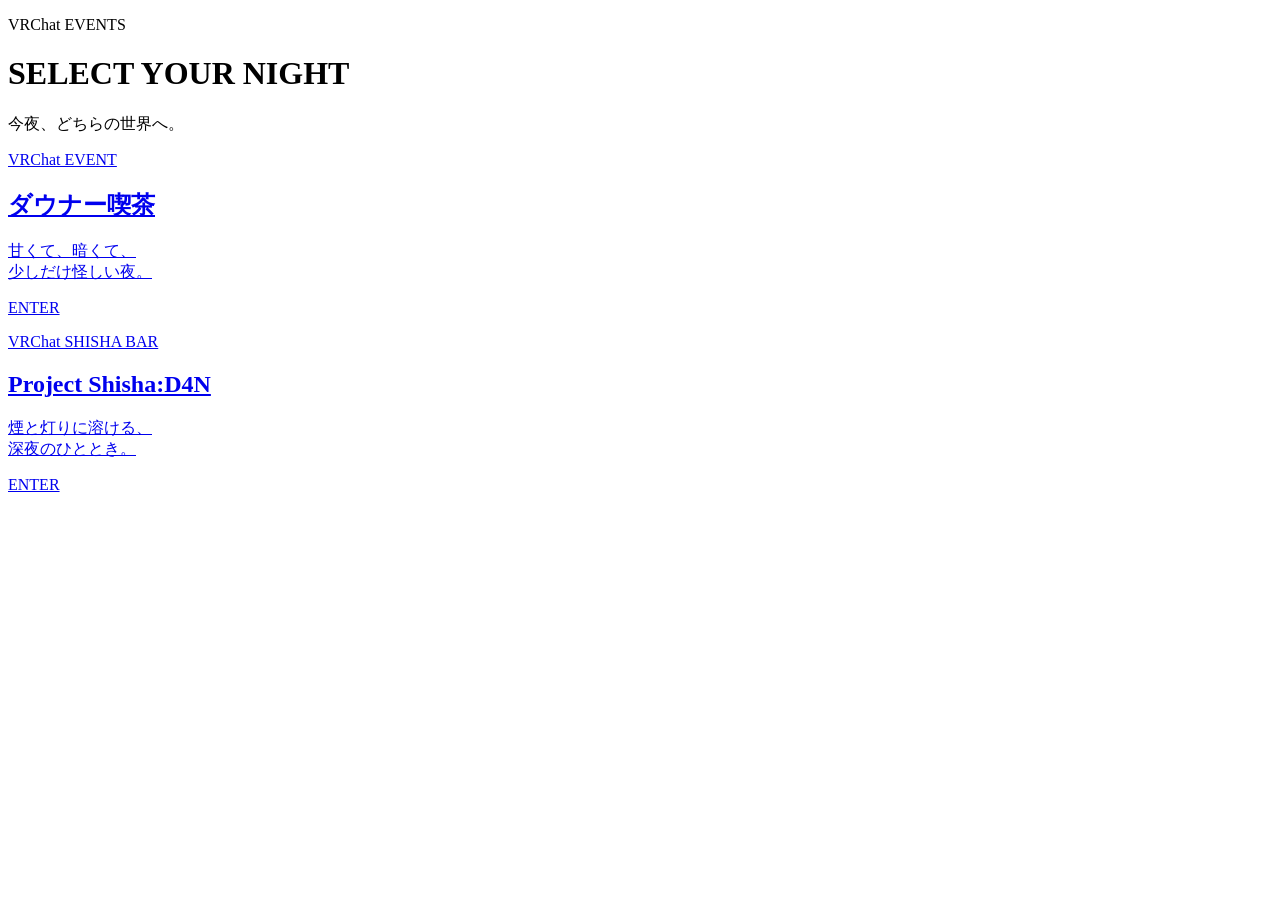
==== commit fe089644: "Update index.html" ====
--- a/index.html
+++ b/index.html
@@ -9,940 +9,109 @@
     content="width=device-width, initial-scale=1.0"
   >
 
-  <title>ダウナー喫茶　Dull救世主 | VRChat Event</title>
+  <title>VRChat Events</title>
 
-  <link rel="stylesheet" href="style.css">
+  <link
+    rel="stylesheet"
+    href="select.css"
+  >
 </head>
-
 
 <body>
 
+  <main class="event-select">
 
-  <!-- =========================
-       FIXED NAV
-  ========================== -->
+    <div class="select-header">
 
-  <nav class="fixed-nav">
-
-    <div class="nav-inner">
-
-      <a href="#top" class="nav-logo">
-        DOWNER CAFE
-      </a>
-
-
-      <div class="nav-links">
-
-        <a href="#about">
-          ABOUT
-        </a>
-
-        <a href="#cast">
-          CAST
-        </a>
-
-        <a href="#system">
-          SYSTEM
-        </a>
-
-        <a href="#gallery">
-          GALLERY
-        </a>
-
-        <a href="#rule">
-          RULE
-        </a>
-
-        <a
-          href="https://x.com/Darry_nA?s=20"
-          target="_blank"
-          rel="noopener noreferrer"
-          class="nav-x"
-        >
-          𝕏
-        </a>
-
-      </div>
-
-    </div>
-
-  </nav>
-
-
-
-  <!-- =========================
-       TOP
-  ========================== -->
-
-  <header id="top" class="hero">
-
-    <div class="hero-inner">
-
-      <p class="hero-small">
-        VRChat EVENT
+      <p class="select-small">
+        VRChat EVENTS
       </p>
 
       <h1>
-        ダウナー喫茶<br>
-         Dull救世主
+        SELECT YOUR NIGHT
       </h1>
 
-      <p class="hero-copy">
-        非現実的な夢を見る大人達へ。
-      </p>
-
-
-      <div class="next-open">
-
-        <span>
-          NEXT OPEN
-        </span>
-
-        <strong>
-          2026.09.10
-        </strong>
-
-        <p>
-          22:00 - 23:00
-        </p>
-
-      </div>
-
-
-      <a
-        href="#about"
-        class="enter-button"
-      >
-        ENTER
-      </a>
-
-    </div>
-
-  </header>
-
-
-
-  <!-- =========================
-       ABOUT
-  ========================== -->
-
-  <section
-    id="about"
-    class="section"
-  >
-
-    <p class="section-number">
-      01
-    </p>
-
-    <h2>
-      ABOUT
-    </h2>
-
-
-    <div class="about-content">
-
-      <h3>
-        甘くて、暗くて、<br>
-        少しだけ怪しい夜。
-      </h3>
-
-
-      <p>
-        ダウナー喫茶 Dull救世主。<br>
-        非現実的な夢を見る大人達へ。
-      </p>
-
-
-      <p>
-        一見すると、ただのカフェバー。<br>
-        けれど、ここにはひとつの噂があります。<br>
-
-        「気になるキャストと、二人きりで過ごせる場所があるらしい。」<br>
-
-        薄暗く静かな店内には、CHILLでどこか気だるい空気が流れています。<br>
-        迎えるのは、穏やかでダウナーなキャストたち。<br>
-        珈琲やカクテルを片手に、思い思いの夜をお楽しみください。<br>
-
-        そしてもし、<br>
-        「この人と、もう少し話したい。」<br>
-        そう思ったなら、キャストへ声をかけてみてください。<br>
-
-        その先に待つのは、誰にも邪魔されない二人だけの時間。<br>
-
-        語るも、静かに過ごすも自由。<br>
-        どうぞ、お好きな夜を。
-
+      <p class="select-copy">
+        今夜、どちらの世界へ。
       </p>
 
     </div>
 
-  </section>
+
+    <div class="event-grid">
 
 
-
-<!-- =========================
-     CAST
-========================== -->
-
-<section
-  id="cast"
-  class="section"
->
-
-  <p class="section-number">
-    02
-  </p>
-
-  <h2>
-    CAST
-  </h2>
-
-  <p class="cast-guide">
-    SELECT A CAST
-  </p>
-
-
-  <div class="cast-grid">
-
-
-    <div class="cast-card" onclick="openProfile('cast01')">
-      <img src="cast01.png" alt="CAST 01">
-      <div class="cast-info">
-        <h3>CAST 01</h3>
-        <p>CAST</p>
-      </div>
-    </div>
-
-
-    <div class="cast-card" onclick="openProfile('cast02')">
-      <img src="cast02.png" alt="CAST 02">
-      <div class="cast-info">
-        <h3>CAST 02</h3>
-        <p>CAST</p>
-      </div>
-    </div>
-
-
-    <div class="cast-card" onclick="openProfile('cast03')">
-      <img src="cast03.png" alt="CAST 03">
-      <div class="cast-info">
-        <h3>CAST 03</h3>
-        <p>CAST</p>
-      </div>
-    </div>
-
-
-    <div class="cast-card" onclick="openProfile('cast04')">
-      <img src="cast04.png" alt="CAST 04">
-      <div class="cast-info">
-        <h3>CAST 04</h3>
-        <p>CAST</p>
-      </div>
-    </div>
-
-
-    <div class="cast-card" onclick="openProfile('cast05')">
-      <img src="cast05.png" alt="CAST 05">
-      <div class="cast-info">
-        <h3>CAST 05</h3>
-        <p>CAST</p>
-      </div>
-    </div>
-
-
-    <div class="cast-card" onclick="openProfile('cast06')">
-      <img src="cast06.png" alt="CAST 06">
-      <div class="cast-info">
-        <h3>CAST 06</h3>
-        <p>CAST</p>
-      </div>
-    </div>
-
-
-    <div class="cast-card" onclick="openProfile('cast07')">
-      <img src="cast07.png" alt="CAST 07">
-      <div class="cast-info">
-        <h3>CAST 07</h3>
-        <p>CAST</p>
-      </div>
-    </div>
-
-
-    <div class="cast-card" onclick="openProfile('cast08')">
-      <img src="cast08.png" alt="CAST 08">
-      <div class="cast-info">
-        <h3>CAST 08</h3>
-        <p>CAST</p>
-      </div>
-    </div>
-
-
-    <div class="cast-card" onclick="openProfile('cast09')">
-      <img src="cast09.png" alt="CAST 09">
-      <div class="cast-info">
-        <h3>CAST 09</h3>
-        <p>CAST</p>
-      </div>
-    </div>
-
-
-    <div class="cast-card" onclick="openProfile('cast10')">
-      <img src="cast10.png" alt="CAST 10">
-      <div class="cast-info">
-        <h3>CAST 10</h3>
-        <p>CAST</p>
-      </div>
-    </div>
-
-
-    <div class="cast-card" onclick="openProfile('cast11')">
-      <img src="cast11.png" alt="CAST 11">
-      <div class="cast-info">
-        <h3>CAST 11</h3>
-        <p>CAST</p>
-      </div>
-    </div>
-
-
-    <div class="cast-card" onclick="openProfile('cast12')">
-      <img src="cast12.png" alt="CAST 12">
-      <div class="cast-info">
-        <h3>CAST 12</h3>
-        <p>CAST</p>
-      </div>
-    </div>
-
-
-    <div class="cast-card" onclick="openProfile('cast13')">
-      <img src="cast13.png" alt="CAST 13">
-      <div class="cast-info">
-        <h3>CAST 13</h3>
-        <p>CAST</p>
-      </div>
-    </div>
-
-
-    <div class="cast-card" onclick="openProfile('cast14')">
-      <img src="cast14.png" alt="CAST 14">
-      <div class="cast-info">
-        <h3>CAST 14</h3>
-        <p>CAST</p>
-      </div>
-    </div>
-
-
-    <div class="cast-card" onclick="openProfile('cast15')">
-      <img src="cast15.png" alt="CAST 15">
-      <div class="cast-info">
-        <h3>CAST 15</h3>
-        <p>CAST</p>
-      </div>
-    </div>
-
-
-    <div class="cast-card" onclick="openProfile('cast16')">
-      <img src="cast16.png" alt="CAST 16">
-      <div class="cast-info">
-        <h3>CAST 16</h3>
-        <p>CAST</p>
-      </div>
-    </div>
-
-
-    <div class="cast-card" onclick="openProfile('cast17')">
-      <img src="cast17.png" alt="CAST 17">
-      <div class="cast-info">
-        <h3>CAST 17</h3>
-        <p>CAST</p>
-      </div>
-    </div>
-
-
-    <div class="cast-card" onclick="openProfile('cast18')">
-      <img src="cast18.png" alt="CAST 18">
-      <div class="cast-info">
-        <h3>CAST 18</h3>
-        <p>CAST</p>
-      </div>
-    </div>
-
-
-    <div class="cast-card" onclick="openProfile('cast19')">
-      <img src="cast19.png" alt="CAST 19">
-      <div class="cast-info">
-        <h3>CAST 19</h3>
-        <p>CAST</p>
-      </div>
-    </div>
-
-
-    <div class="cast-card" onclick="openProfile('cast20')">
-      <img src="cast20.png" alt="CAST 20">
-      <div class="cast-info">
-        <h3>CAST 20</h3>
-        <p>CAST</p>
-      </div>
-    </div>
-
-
-  </div>
-
-</section>
-
-
-
-  <!-- =========================
-       SYSTEM
-  ========================== -->
-
-  <section
-    id="system"
-    class="section"
-  >
-
-    <p class="section-number">
-      03
-    </p>
-
-    <h2>
-      SYSTEM
-    </h2>
-
-
-    <div class="system-grid">
-
-
-      <div class="system-item">
-
-        <span>
-          01
-        </span>
-
-        <h3>
-          GROUP
-        </h3>
-
-        <p>
-          VRChat Groupへ<br>
-          参加してください。
-        </p>
-
-      </div>
-
-
-
-      <div class="system-item">
-
-        <span>
-          02
-        </span>
-
-        <h3>
-          JOIN
-        </h3>
-
-        <p>
-          開催時間になりましたら<br>
-          Group InstanceへJoinしてください。
-        </p>
-
-      </div>
-
-
-
-      <div class="system-item">
-
-        <span>
-          03
-        </span>
-
-        <h3>
-          ENJOY
-        </h3>
-
-        <p>
-          キャストとの時間を<br>
-          お楽しみください。
-        </p>
-
-      </div>
-
-
-    </div>
-
-
-
-    <!-- HOW TO JOIN -->
-
-    <div class="join-area">
-
-      <p class="join-label">
-        HOW TO JOIN
-      </p>
-
-      <h3>
-        イベントへの参加方法
-      </h3>
-
-      <p class="join-text">
-        VRChat Group「ダウナー喫茶 Dull救世主」へ参加後、<br>
-        開催時間になりましたら
-        Group Instanceへお越しください。
-      </p>
-
+      <!-- DOWNER CAFE -->
 
       <a
-        href="https://t.co/qvewBpiTkd"
-        target="_blank"
-        rel="noopener noreferrer"
-        class="join-button"
-      >
-        VRChat GROUPに参加
-      </a>
-
-
-      <p class="group-id">
-        GROUP / DALLN4.2670
-      </p>
-
-    </div>
-
-  </section>
-
-
-
-  <!-- =========================
-       GALLERY
-  ========================== -->
-
-  <section
-    id="gallery"
-    class="section"
-  >
-
-    <p class="section-number">
-      04
-    </p>
-
-    <h2>
-      GALLERY
-    </h2>
-
-
-    <p class="gallery-copy">
-      ダウナー喫茶 Dull救世主で過ごした夜の記録。
-    </p>
-
-
-    <div class="gallery">
-
-      <img
-        src="gallery01.png"
-        alt="ダウナー喫茶 Gallery 1"
+        href="downer.html"
+        class="event-card downer-card"
       >
 
-      <img
-        src="gallery02.png"
-        alt="ダウナー喫茶 Gallery 2"
-      >
+        <div class="event-glow"></div>
 
-      <img
-        src="gallery03.png"
-        alt="ダウナー喫茶 Gallery 3"
-      >
+        <div class="event-content">
 
-    </div>
+          <p class="event-type">
+            VRChat EVENT
+          </p>
 
-  </section>
+          <h2>
+            ダウナー喫茶
+          </h2>
 
+          <p class="event-description">
+            甘くて、暗くて、<br>
+            少しだけ怪しい夜。
+          </p>
 
+          <span class="event-enter">
+            ENTER
+          </span>
 
-  <!-- =========================
-       RULE
-  ========================== -->
-
-  <section
-    id="rule"
-    class="section"
-  >
-
-    <p class="section-number">
-      05
-    </p>
-
-    <h2>
-      RULE
-    </h2>
-
-
-    <div class="rule-box">
-
-      <p>
-        ・お客様はアバターを約50MB以下。
-      </p>
-
-      <p>
-        ・視界ジャックなどの荒らし行為はおやめください。
-      </p>
-
-      <p>
-        ・過度な容量の下ネタ、暴言はやめてください。
-      </p>
-
-      <p>
-        ・スタッフの案内に従ってください。
-      </p>
-
-      <p>
-        ・キャストへのフレンド申請は控えてください。
-      </p>
-
-    </div>
-
-  </section>
-
-
-
-  <!-- =========================
-       X / VRChat
-  ========================== -->
-
-  <section
-    id="links"
-    class="links"
-  >
-
-    <p>
-      FOLLOW US
-    </p>
-
-
-    <div class="social-grid">
-
-
-      <!-- X -->
-
-      <a
-        href="https://x.com/Darry_nA?s=20"
-        target="_blank"
-        rel="noopener noreferrer"
-        class="social-button"
-      >
-
-        <span class="social-icon">
-          𝕏
-        </span>
-
-        <span class="social-title">
-          OFFICIAL X
-        </span>
+        </div>
 
       </a>
 
 
 
-      <!-- VRChat -->
+      <!-- PROJECT SHISHA D4N -->
 
       <a
-        href="https://t.co/qvewBpiTkd"
-        target="_blank"
-        rel="noopener noreferrer"
-        class="social-button"
+        href="d4n.html"
+        class="event-card d4n-card"
       >
 
-        <span class="social-icon">
-          ◇
-        </span>
+        <div class="smoke smoke-1"></div>
+        <div class="smoke smoke-2"></div>
 
-        <span class="social-title">
-          VRChat GROUP
-        </span>
+        <div class="event-content">
+
+          <p class="event-type">
+            VRChat SHISHA BAR
+          </p>
+
+          <h2 class="d4n-title">
+            Project Shisha:D4N
+          </h2>
+
+          <p class="event-description">
+            煙と灯りに溶ける、<br>
+            深夜のひととき。
+          </p>
+
+          <span class="event-enter">
+            ENTER
+          </span>
+
+        </div>
 
       </a>
 
 
     </div>
 
-  </section>
-
-
-
-  <!-- =========================
-       FOOTER
-  ========================== -->
-
-  <footer>
-
-    <p>
-      © 2026 DOWNER CAFE
-    </p>
-
-  </footer>
-
-
-
- <!-- =========================
-     CAST PROFILE MODAL
-========================== -->
-
-<div
-  id="profile-modal"
-  class="profile-modal"
->
-
-  <div
-    class="profile-overlay"
-    onclick="closeProfile()"
-  ></div>
-
-
-  <div class="profile-content">
-
-    <button
-      class="profile-close"
-      onclick="closeProfile()"
-      aria-label="閉じる"
-    >
-      ×
-    </button>
-
-
-    <div class="profile-image">
-
-      <img
-        id="profile-image"
-        src=""
-        alt=""
-      >
-
-    </div>
-
-
-    <div class="profile-text">
-
-      <p class="profile-role">
-        CAST PROFILE
-      </p>
-
-      <h3 id="profile-name"></h3>
-
-
-      <div class="profile-item">
-
-        <p class="profile-label">
-          HOBBY
-        </p>
-
-        <p
-          id="profile-hobby"
-          class="profile-value"
-        ></p>
-
-      </div>
-
-    </div>
-
-  </div>
-
-</div>
-
-
-
-  <!-- ========================================
-       JAVASCRIPT
-  ========================================= -->
-
- <script>
-
-const castProfiles = {
-
-  cast01: {
-    name: "CAST 01",
-    image: "cast01.png",
-    hobby: "ここに趣味を入力"
-  },
-
-  cast02: {
-    name: "CAST 02",
-    image: "cast02.png",
-    hobby: "ここに趣味を入力"
-  },
-
-  cast03: {
-    name: "CAST 03",
-    image: "cast03.png",
-    hobby: "ここに趣味を入力"
-  },
-
-  cast04: {
-    name: "CAST 04",
-    image: "cast04.png",
-    hobby: "ここに趣味を入力"
-  },
-
-  cast05: {
-    name: "CAST 05",
-    image: "cast05.png",
-    hobby: "ここに趣味を入力"
-  },
-
-  cast06: {
-    name: "CAST 06",
-    image: "cast06.png",
-    hobby: "ここに趣味を入力"
-  },
-
-  cast07: {
-    name: "CAST 07",
-    image: "cast07.png",
-    hobby: "ここに趣味を入力"
-  },
-
-  cast08: {
-    name: "CAST 08",
-    image: "cast08.png",
-    hobby: "ここに趣味を入力"
-  },
-
-  cast09: {
-    name: "CAST 09",
-    image: "cast09.png",
-    hobby: "ここに趣味を入力"
-  },
-
-  cast10: {
-    name: "CAST 10",
-    image: "cast10.png",
-    hobby: "ここに趣味を入力"
-  },
-
-  cast11: {
-    name: "CAST 11",
-    image: "cast11.png",
-    hobby: "ここに趣味を入力"
-  },
-
-  cast12: {
-    name: "CAST 12",
-    image: "cast12.png",
-    hobby: "ここに趣味を入力"
-  },
-
-  cast13: {
-    name: "CAST 13",
-    image: "cast13.png",
-    hobby: "ここに趣味を入力"
-  },
-
-  cast14: {
-    name: "CAST 14",
-    image: "cast14.png",
-    hobby: "ここに趣味を入力"
-  },
-
-  cast15: {
-    name: "CAST 15",
-    image: "cast15.png",
-    hobby: "ここに趣味を入力"
-  },
-
-  cast16: {
-    name: "CAST 16",
-    image: "cast16.png",
-    hobby: "ここに趣味を入力"
-  },
-
-  cast17: {
-    name: "CAST 17",
-    image: "cast17.png",
-    hobby: "ここに趣味を入力"
-  },
-
-  cast18: {
-    name: "CAST 18",
-    image: "cast18.png",
-    hobby: "ここに趣味を入力"
-  },
-
-  cast19: {
-    name: "CAST 19",
-    image: "cast19.png",
-    hobby: "ここに趣味を入力"
-  },
-
-  cast20: {
-    name: "CAST 20",
-    image: "cast20.png",
-    hobby: "ここに趣味を入力"
-  }
-
-};
-
-
-function openProfile(id) {
-
-  const profile =
-    castProfiles[id];
-
-  document
-    .getElementById("profile-name")
-    .textContent =
-    profile.name;
-
-  document
-    .getElementById("profile-image")
-    .src =
-    profile.image;
-
-  document
-    .getElementById("profile-image")
-    .alt =
-    profile.name;
-
-  document
-    .getElementById("profile-hobby")
-    .textContent =
-    profile.hobby;
-
-  document
-    .getElementById("profile-modal")
-    .classList
-    .add("active");
-
-  document.body.style.overflow =
-    "hidden";
-}
-
-
-function closeProfile() {
-
-  document
-    .getElementById("profile-modal")
-    .classList
-    .remove("active");
-
-  document.body.style.overflow =
-    "";
-
-}
-
-
-/* ESCでも閉じる */
-
-document.addEventListener(
-  "keydown",
-  function(event) {
-
-    if(event.key === "Escape") {
-      closeProfile();
-    }
-
-  }
-);
-
-</script>
-
+  </main>
 
 </body>
 
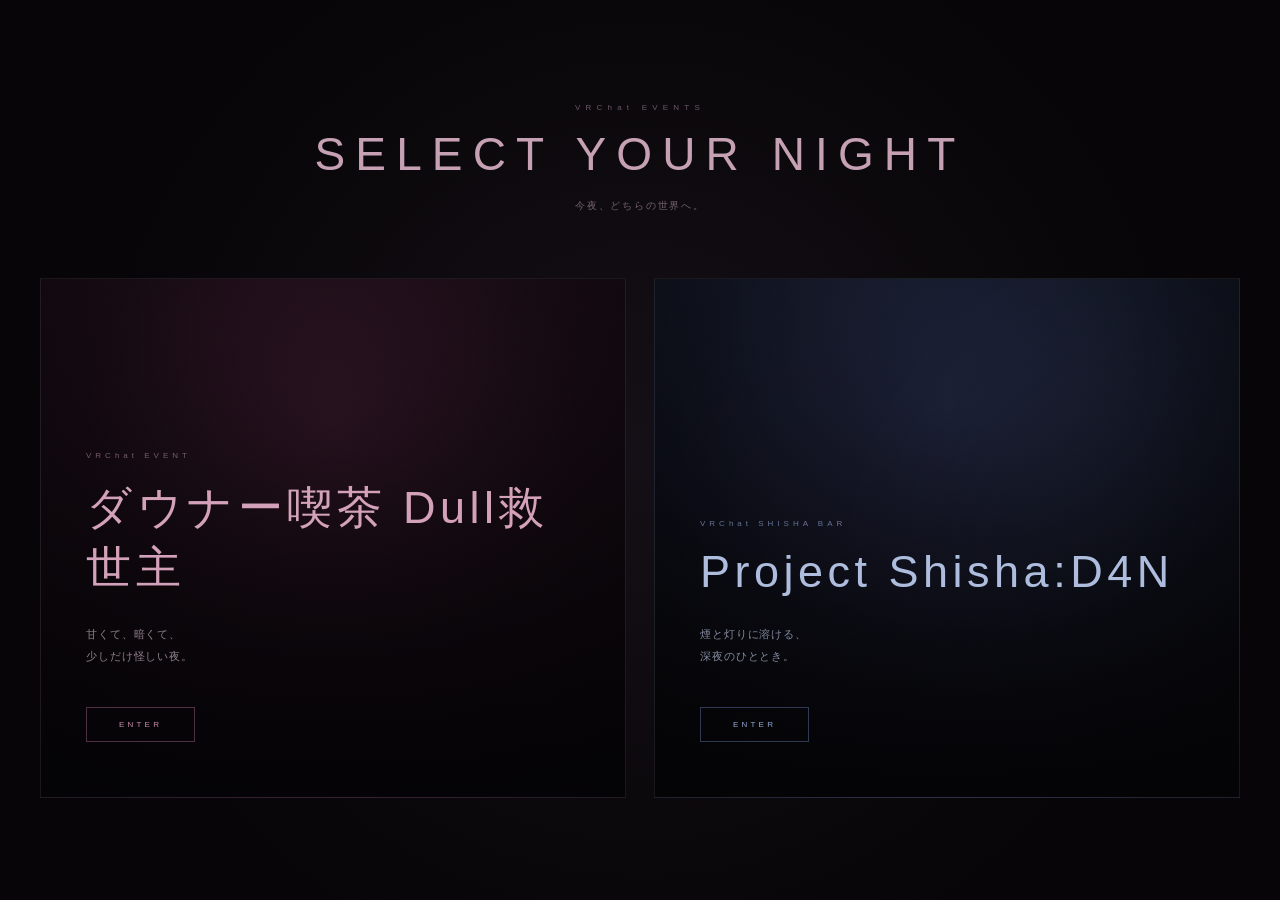
==== commit 55ca87fd: "Update index.html" ====
--- a/index.html
+++ b/index.html
@@ -57,7 +57,7 @@
           </p>
 
           <h2>
-            ダウナー喫茶
+            ダウナー喫茶 Dull救世主
           </h2>
 
           <p class="event-description">
--- a/select.css
+++ b/select.css
@@ -0,0 +1,361 @@
+* {
+  box-sizing: border-box;
+}
+
+html,
+body {
+  margin: 0;
+  min-height: 100%;
+}
+
+body {
+  min-height: 100vh;
+
+  background:
+    radial-gradient(
+      circle at center,
+      #151017,
+      #070507 70%
+    );
+
+  color: #d1c5cb;
+
+  font-family:
+    "Yu Gothic",
+    "Hiragino Kaku Gothic ProN",
+    sans-serif;
+
+  overflow-x: hidden;
+}
+
+
+/* =========================
+   MAIN
+========================= */
+
+.event-select {
+  min-height: 100vh;
+
+  padding: 70px 40px;
+
+  display: flex;
+  flex-direction: column;
+
+  justify-content: center;
+}
+
+
+/* TITLE */
+
+.select-header {
+  margin-bottom: 55px;
+
+  text-align: center;
+}
+
+.select-small {
+  margin: 0 0 15px;
+
+  color: #6c5863;
+
+  font-size: 8px;
+
+  letter-spacing: 0.65em;
+}
+
+.select-header h1 {
+  margin: 0;
+
+  color: #c5a1b3;
+
+  font-size: clamp(28px, 4vw, 46px);
+
+  font-weight: 300;
+
+  letter-spacing: 0.22em;
+}
+
+.select-copy {
+  margin-top: 18px;
+
+  color: #75636e;
+
+  font-size: 10px;
+
+  letter-spacing: 0.18em;
+}
+
+
+/* =========================
+   GRID
+========================= */
+
+.event-grid {
+  width: 100%;
+
+  max-width: 1200px;
+
+  margin: 0 auto;
+
+  display: grid;
+
+  grid-template-columns:
+    repeat(2, minmax(0, 1fr));
+
+  gap: 28px;
+}
+
+
+/* =========================
+   CARD
+========================= */
+
+.event-card {
+  min-height: 520px;
+
+  position: relative;
+
+  display: flex;
+
+  align-items: flex-end;
+
+  overflow: hidden;
+
+  text-decoration: none;
+
+  border:
+    1px solid rgba(255,255,255,0.07);
+
+  transition:
+    transform 0.45s ease,
+    border-color 0.45s ease,
+    box-shadow 0.45s ease;
+}
+
+.event-card::after {
+  content: "";
+
+  position: absolute;
+
+  inset: 0;
+
+  background:
+    linear-gradient(
+      to top,
+      rgba(4,3,5,0.94),
+      rgba(4,3,5,0.12)
+    );
+}
+
+.event-card:hover {
+  transform: translateY(-8px);
+}
+
+
+/* =========================
+   DOWNER
+========================= */
+
+.downer-card {
+  background:
+    radial-gradient(
+      circle at 50% 28%,
+      #38192c,
+      #190c15 52%,
+      #080608
+    );
+}
+
+.downer-card:hover {
+  border-color:
+    rgba(220,135,180,0.5);
+
+  box-shadow:
+    0 30px 90px
+    rgba(150,55,105,0.17);
+}
+
+.downer-card .event-enter {
+  color: #c88da9;
+
+  border-color:
+    rgba(210,130,170,0.35);
+}
+
+
+/* =========================
+   D4N
+========================= */
+
+.d4n-card {
+  background:
+    radial-gradient(
+      circle at 50% 25%,
+      #252b48,
+      #111522 52%,
+      #06070a
+    );
+}
+
+.d4n-card:hover {
+  border-color:
+    rgba(126,155,220,0.55);
+
+  box-shadow:
+    0 30px 90px
+    rgba(70,90,175,0.18);
+}
+
+.d4n-card .event-type {
+  color: #667394;
+}
+
+.d4n-card .d4n-title {
+  color: #aebddd;
+}
+
+.d4n-card .event-description {
+  color: #828b9f;
+}
+
+.d4n-card .event-enter {
+  color: #94a9d5;
+
+  border-color:
+    rgba(125,155,220,0.35);
+}
+
+
+/* =========================
+   CONTENT
+========================= */
+
+.event-content {
+  width: 100%;
+
+  position: relative;
+
+  z-index: 5;
+
+  padding: 55px 45px;
+}
+
+.event-type {
+  margin: 0 0 18px;
+
+  color: #765c69;
+
+  font-size: 8px;
+
+  letter-spacing: 0.5em;
+}
+
+.event-content h2 {
+  margin: 0;
+
+  color: #d3a2ba;
+
+  font-size: clamp(28px, 4vw, 45px);
+
+  font-weight: 300;
+
+  letter-spacing: 0.1em;
+}
+
+.event-description {
+  margin: 25px 0 40px;
+
+  color: #91808a;
+
+  font-size: 11px;
+
+  line-height: 2;
+
+  letter-spacing: 0.08em;
+}
+
+.event-enter {
+  display: inline-block;
+
+  padding: 12px 32px;
+
+  border: 1px solid;
+
+  font-size: 8px;
+
+  letter-spacing: 0.4em;
+
+  transition: 0.35s ease;
+}
+
+.event-card:hover .event-enter {
+  transform: translateX(6px);
+}
+
+
+/* =========================
+   SMOKE
+========================= */
+
+.smoke {
+  position: absolute;
+
+  border-radius: 50%;
+
+  filter: blur(70px);
+
+  opacity: 0.2;
+
+  pointer-events: none;
+}
+
+.smoke-1 {
+  width: 250px;
+  height: 400px;
+
+  top: 30px;
+  right: 10%;
+
+  background:
+    rgba(120,145,220,0.35);
+
+  transform: rotate(25deg);
+}
+
+.smoke-2 {
+  width: 200px;
+  height: 350px;
+
+  top: 100px;
+  left: 15%;
+
+  background:
+    rgba(120,95,180,0.22);
+
+  transform: rotate(-30deg);
+}
+
+
+/* =========================
+   MOBILE
+========================= */
+
+@media (max-width: 750px) {
+
+  .event-select {
+    padding: 70px 20px;
+  }
+
+  .event-grid {
+    grid-template-columns: 1fr;
+  }
+
+  .event-card {
+    min-height: 430px;
+  }
+
+  .event-content {
+    padding: 40px 30px;
+  }
+
+}
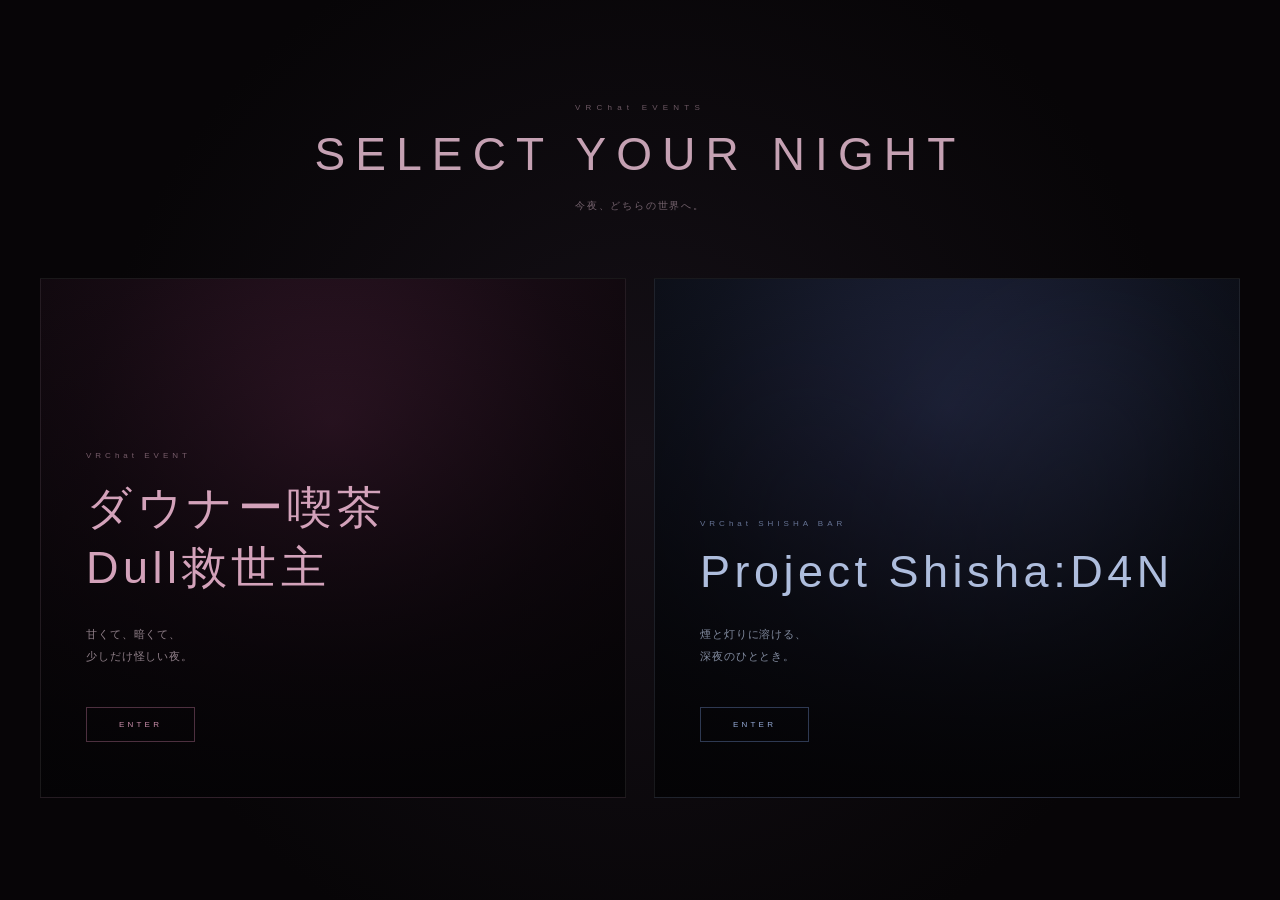
==== commit f36b2d0d: "Update index.html" ====
--- a/index.html
+++ b/index.html
@@ -57,7 +57,8 @@
           </p>
 
           <h2>
-            ダウナー喫茶 Dull救世主
+            ダウナー喫茶<br>
+             Dull救世主
           </h2>
 
           <p class="event-description">
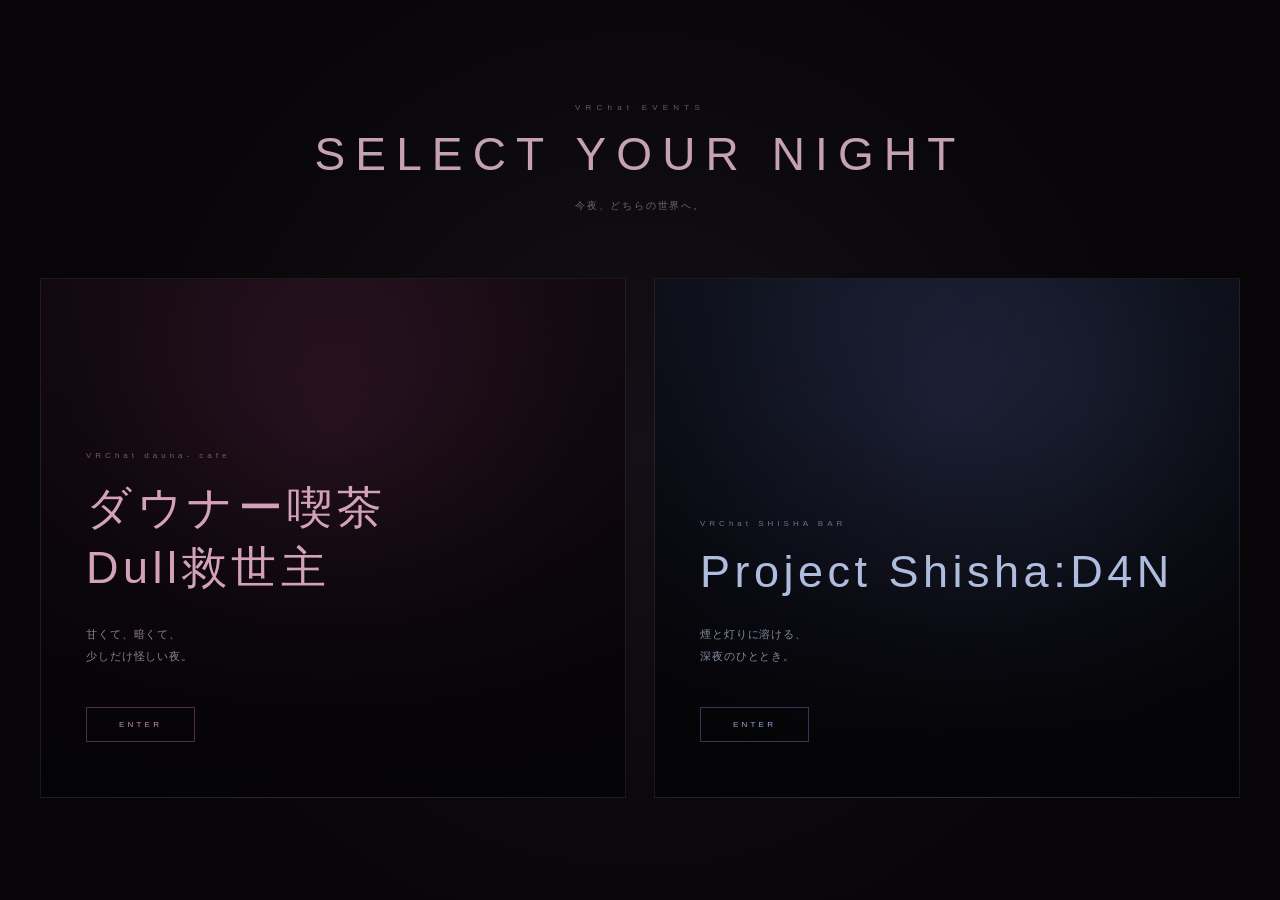
==== commit b7af90e1: "Update index.html" ====
--- a/index.html
+++ b/index.html
@@ -53,7 +53,7 @@
         <div class="event-content">
 
           <p class="event-type">
-            VRChat EVENT
+            VRChat dauna- cafe
           </p>
 
           <h2>
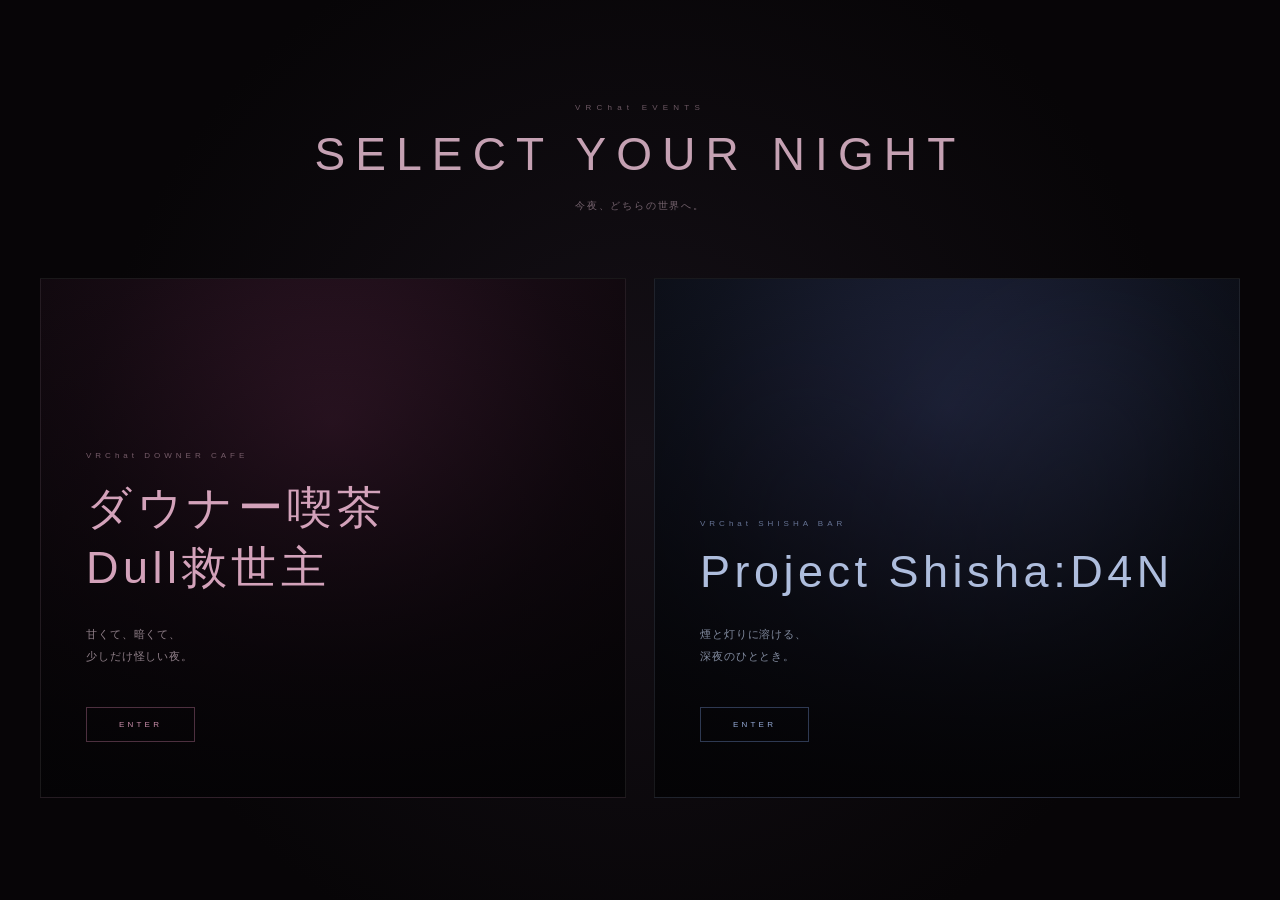
==== commit 6b616f1e: "Update index.html" ====
--- a/index.html
+++ b/index.html
@@ -53,7 +53,7 @@
         <div class="event-content">
 
           <p class="event-type">
-            VRChat dauna- cafe
+            VRChat DOWNER CAFE
           </p>
 
           <h2>
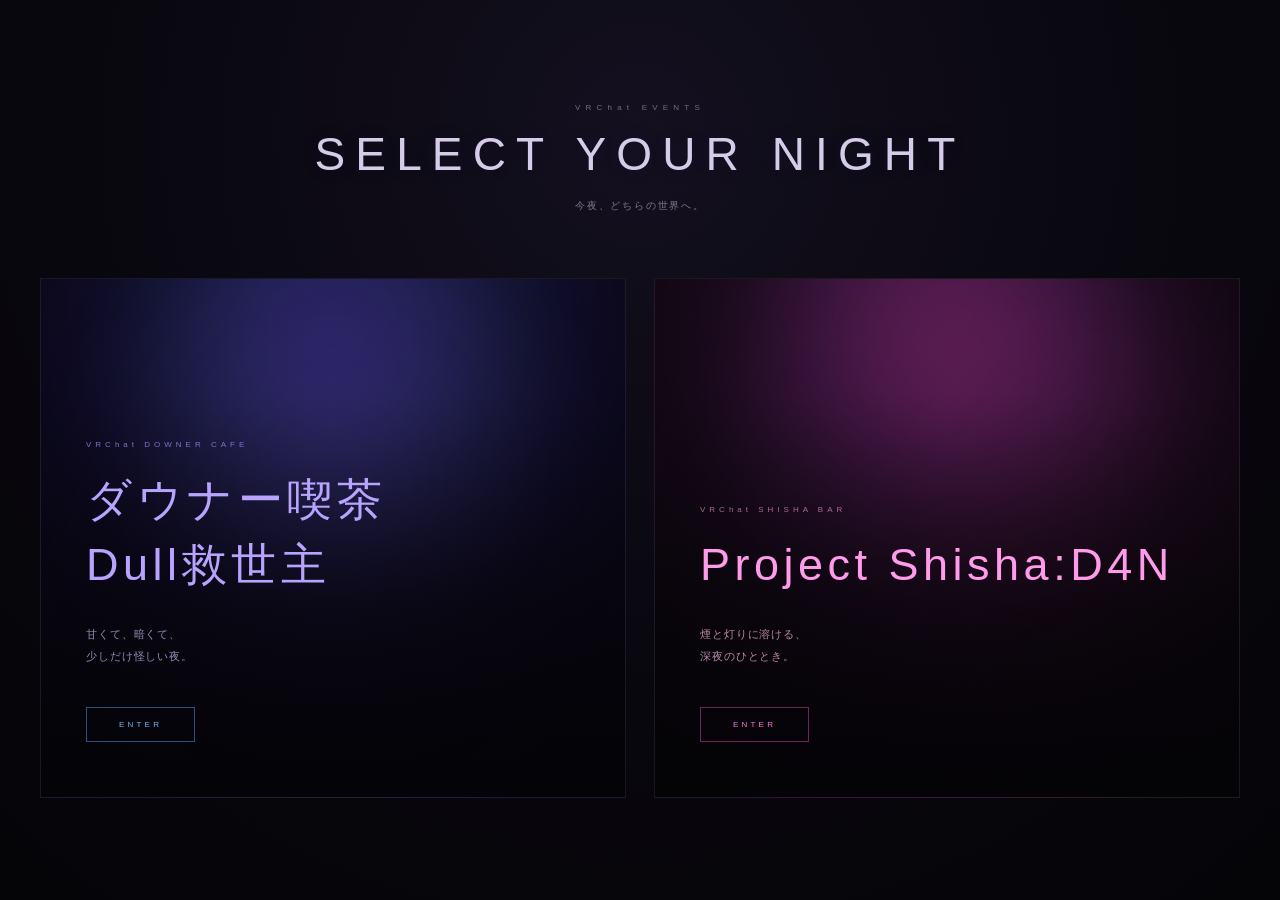
==== commit 44516d79: "Update index.html" ====
--- a/index.html
+++ b/index.html
@@ -9,17 +9,29 @@
     content="width=device-width, initial-scale=1.0"
   >
 
-  <title>VRChat Events</title>
+  <meta
+    name="description"
+    content="VRChatイベント ダウナー喫茶 Dull救世主 / Project Shisha:D4N"
+  >
 
+  <title>VRChat Events | Select Your Night</title>
+
+  <!-- CSS / キャッシュ対策 -->
   <link
     rel="stylesheet"
-    href="select.css"
+    href="select.css?v=4"
   >
 </head>
+
 
 <body>
 
   <main class="event-select">
+
+
+    <!-- =========================
+         HEADER
+    ========================== -->
 
     <div class="select-header">
 
@@ -38,17 +50,29 @@
     </div>
 
 
+
+    <!-- =========================
+         EVENT SELECT
+    ========================== -->
+
     <div class="event-grid">
 
 
-      <!-- DOWNER CAFE -->
+      <!-- =====================
+           DOWNER CAFE
+      ====================== -->
 
       <a
         href="downer.html"
         class="event-card downer-card"
+        aria-label="ダウナー喫茶 Dull救世主へ"
       >
 
-        <div class="event-glow"></div>
+        <div
+          class="event-glow"
+          aria-hidden="true"
+        ></div>
+
 
         <div class="event-content">
 
@@ -56,15 +80,18 @@
             VRChat DOWNER CAFE
           </p>
 
+
           <h2>
             ダウナー喫茶<br>
-             Dull救世主
+            Dull救世主
           </h2>
+
 
           <p class="event-description">
             甘くて、暗くて、<br>
             少しだけ怪しい夜。
           </p>
+
 
           <span class="event-enter">
             ENTER
@@ -76,15 +103,26 @@
 
 
 
-      <!-- PROJECT SHISHA D4N -->
+      <!-- =====================
+           PROJECT SHISHA:D4N
+      ====================== -->
 
       <a
         href="d4n.html"
         class="event-card d4n-card"
+        aria-label="Project Shisha:D4Nへ"
       >
 
-        <div class="smoke smoke-1"></div>
-        <div class="smoke smoke-2"></div>
+        <div
+          class="smoke smoke-1"
+          aria-hidden="true"
+        ></div>
+
+        <div
+          class="smoke smoke-2"
+          aria-hidden="true"
+        ></div>
+
 
         <div class="event-content">
 
@@ -92,14 +130,17 @@
             VRChat SHISHA BAR
           </p>
 
+
           <h2 class="d4n-title">
             Project Shisha:D4N
           </h2>
+
 
           <p class="event-description">
             煙と灯りに溶ける、<br>
             深夜のひととき。
           </p>
+
 
           <span class="event-enter">
             ENTER
--- a/select.css
+++ b/select.css
@@ -1,3 +1,7 @@
+/* ==========================================
+   VRChat EVENT SELECT
+========================================== */
+
 * {
   box-sizing: border-box;
 }
@@ -8,17 +12,22 @@
   min-height: 100%;
 }
 
+html {
+  color-scheme: dark;
+}
+
 body {
   min-height: 100vh;
 
   background:
     radial-gradient(
-      circle at center,
-      #151017,
-      #070507 70%
-    );
-
-  color: #d1c5cb;
+      circle at 50% 15%,
+      #141020 0%,
+      #0a0810 45%,
+      #050407 100%
+    );
+
+  color: #d6d1dc;
 
   font-family:
     "Yu Gothic",
@@ -29,9 +38,9 @@
 }
 
 
-/* =========================
+/* ==========================================
    MAIN
-========================= */
+========================================== */
 
 .event-select {
   min-height: 100vh;
@@ -40,12 +49,13 @@
 
   display: flex;
   flex-direction: column;
-
   justify-content: center;
 }
 
 
-/* TITLE */
+/* ==========================================
+   HEADER
+========================================== */
 
 .select-header {
   margin-bottom: 55px;
@@ -56,7 +66,7 @@
 .select-small {
   margin: 0 0 15px;
 
-  color: #6c5863;
+  color: #746b82;
 
   font-size: 8px;
 
@@ -66,19 +76,22 @@
 .select-header h1 {
   margin: 0;
 
-  color: #c5a1b3;
+  color: #d5ccea;
 
   font-size: clamp(28px, 4vw, 46px);
 
   font-weight: 300;
 
   letter-spacing: 0.22em;
+
+  text-shadow:
+    0 0 30px rgba(120, 95, 255, 0.08);
 }
 
 .select-copy {
   margin-top: 18px;
 
-  color: #75636e;
+  color: #82798e;
 
   font-size: 10px;
 
@@ -86,9 +99,9 @@
 }
 
 
-/* =========================
+/* ==========================================
    GRID
-========================= */
+========================================== */
 
 .event-grid {
   width: 100%;
@@ -106,9 +119,9 @@
 }
 
 
-/* =========================
+/* ==========================================
    CARD
-========================= */
+========================================== */
 
 .event-card {
   min-height: 520px;
@@ -120,6 +133,8 @@
   align-items: flex-end;
 
   overflow: hidden;
+
+  isolation: isolate;
 
   text-decoration: none;
 
@@ -139,96 +154,257 @@
 
   inset: 0;
 
+  z-index: 2;
+
   background:
     linear-gradient(
       to top,
-      rgba(4,3,5,0.94),
-      rgba(4,3,5,0.12)
-    );
+      rgba(4,3,6,0.96) 0%,
+      rgba(4,3,6,0.68) 36%,
+      rgba(4,3,6,0.12) 78%,
+      rgba(4,3,6,0.02) 100%
+    );
+
+  pointer-events: none;
 }
 
 .event-card:hover {
   transform: translateY(-8px);
 }
 
-
-/* =========================
+.event-card:focus-visible {
+  outline: none;
+
+  transform: translateY(-6px);
+}
+
+
+/* ==========================================
    DOWNER
-========================= */
+   PURPLE × BLUE
+========================================== */
 
 .downer-card {
   background:
     radial-gradient(
       circle at 50% 28%,
-      #38192c,
-      #190c15 52%,
-      #080608
-    );
-}
-
-.downer-card:hover {
+      #20133e 0%,
+      #100b26 48%,
+      #070611 100%
+    );
+}
+
+.downer-card::before {
+  content: "";
+
+  position: absolute;
+
+  width: 420px;
+  height: 420px;
+
+  top: -150px;
+  left: 50%;
+
+  z-index: 1;
+
+  border-radius: 50%;
+
+  background:
+    radial-gradient(
+      circle,
+      rgba(112, 77, 255, 0.32),
+      rgba(77, 166, 255, 0.12) 55%,
+      transparent 75%
+    );
+
+  filter: blur(60px);
+
+  transform: translateX(-50%);
+
+  pointer-events: none;
+
+  transition:
+    0.5s ease;
+}
+
+.downer-card:hover::before {
+  transform:
+    translateX(-50%)
+    scale(1.1);
+}
+
+.downer-card:hover,
+.downer-card:focus-visible {
   border-color:
-    rgba(220,135,180,0.5);
+    rgba(92, 137, 255, 0.62);
 
   box-shadow:
     0 30px 90px
-    rgba(150,55,105,0.17);
+    rgba(86, 74, 210, 0.24);
+}
+
+.downer-card .event-type {
+  color: #8172c9;
+}
+
+.downer-card h2 {
+  color: #b8a3ff;
+}
+
+.downer-card .event-description {
+  color: #918eb6;
 }
 
 .downer-card .event-enter {
-  color: #c88da9;
+  color: #69b9ff;
 
   border-color:
-    rgba(210,130,170,0.35);
-}
-
-
-/* =========================
+    rgba(77,166,255,0.48);
+}
+
+.downer-card:hover .event-enter,
+.downer-card:focus-visible .event-enter {
+  color: #c7e6ff;
+
+  border-color:
+    rgba(100,190,255,0.85);
+
+  background:
+    rgba(77,166,255,0.09);
+}
+
+
+/* DOWNER GLOW */
+
+.event-glow {
+  position: absolute;
+
+  width: 360px;
+  height: 360px;
+
+  top: 20px;
+  left: 50%;
+
+  z-index: 1;
+
+  border-radius: 50%;
+
+  background:
+    radial-gradient(
+      circle,
+      rgba(146, 88, 255, 0.18),
+      rgba(59, 136, 255, 0.09) 55%,
+      transparent 75%
+    );
+
+  filter: blur(80px);
+
+  transform: translateX(-50%);
+
+  pointer-events: none;
+
+  transition:
+    0.5s ease;
+}
+
+.downer-card:hover .event-glow {
+  transform:
+    translateX(-50%)
+    scale(1.1);
+
+  opacity: 1;
+}
+
+
+/* ==========================================
    D4N
-========================= */
+   PINK
+========================================== */
 
 .d4n-card {
   background:
     radial-gradient(
       circle at 50% 25%,
-      #252b48,
-      #111522 52%,
-      #06070a
-    );
-}
-
-.d4n-card:hover {
+      #35102e 0%,
+      #170918 50%,
+      #080609 100%
+    );
+}
+
+.d4n-card::before {
+  content: "";
+
+  position: absolute;
+
+  width: 420px;
+  height: 420px;
+
+  top: -150px;
+  left: 50%;
+
+  z-index: 1;
+
+  border-radius: 50%;
+
+  background:
+    radial-gradient(
+      circle,
+      rgba(255, 79, 216, 0.34),
+      rgba(185, 76, 255, 0.12) 55%,
+      transparent 75%
+    );
+
+  filter: blur(60px);
+
+  transform: translateX(-50%);
+
+  pointer-events: none;
+}
+
+.d4n-card:hover,
+.d4n-card:focus-visible {
   border-color:
-    rgba(126,155,220,0.55);
+    rgba(255, 91, 220, 0.62);
 
   box-shadow:
     0 30px 90px
-    rgba(70,90,175,0.18);
+    rgba(200, 62, 165, 0.24);
 }
 
 .d4n-card .event-type {
-  color: #667394;
+  color: #a96a99;
 }
 
 .d4n-card .d4n-title {
-  color: #aebddd;
+  color: #ff9bea;
 }
 
 .d4n-card .event-description {
-  color: #828b9f;
+  color: #b88aa8;
 }
 
 .d4n-card .event-enter {
-  color: #94a9d5;
+  color: #ff73de;
 
   border-color:
-    rgba(125,155,220,0.35);
-}
-
-
-/* =========================
+    rgba(255,79,216,0.42);
+}
+
+.d4n-card:hover .event-enter,
+.d4n-card:focus-visible .event-enter {
+  color: #ffd1f3;
+
+  border-color:
+    rgba(255,120,225,0.85);
+
+  background:
+    rgba(255,79,216,0.09);
+}
+
+
+/* ==========================================
    CONTENT
-========================= */
+========================================== */
 
 .event-content {
   width: 100%;
@@ -243,8 +419,6 @@
 .event-type {
   margin: 0 0 18px;
 
-  color: #765c69;
-
   font-size: 8px;
 
   letter-spacing: 0.5em;
@@ -253,11 +427,11 @@
 .event-content h2 {
   margin: 0;
 
-  color: #d3a2ba;
-
   font-size: clamp(28px, 4vw, 45px);
 
   font-weight: 300;
+
+  line-height: 1.45;
 
   letter-spacing: 0.1em;
 }
@@ -265,8 +439,6 @@
 .event-description {
   margin: 25px 0 40px;
 
-  color: #91808a;
-
   font-size: 11px;
 
   line-height: 2;
@@ -288,25 +460,32 @@
   transition: 0.35s ease;
 }
 
-.event-card:hover .event-enter {
+.event-card:hover .event-enter,
+.event-card:focus-visible .event-enter {
   transform: translateX(6px);
 }
 
 
-/* =========================
-   SMOKE
-========================= */
+/* ==========================================
+   D4N SMOKE
+========================================== */
 
 .smoke {
   position: absolute;
 
+  z-index: 1;
+
   border-radius: 50%;
 
   filter: blur(70px);
 
-  opacity: 0.2;
+  opacity: 0.22;
 
   pointer-events: none;
+
+  transition:
+    opacity 0.6s ease,
+    transform 1s ease;
 }
 
 .smoke-1 {
@@ -317,7 +496,7 @@
   right: 10%;
 
   background:
-    rgba(120,145,220,0.35);
+    rgba(255, 77, 210, 0.36);
 
   transform: rotate(25deg);
 }
@@ -330,15 +509,33 @@
   left: 15%;
 
   background:
-    rgba(120,95,180,0.22);
+    rgba(185, 76, 255, 0.24);
 
   transform: rotate(-30deg);
 }
 
-
-/* =========================
+.d4n-card:hover .smoke {
+  opacity: 0.34;
+}
+
+.d4n-card:hover .smoke-1 {
+  transform:
+    translateY(-12px)
+    rotate(30deg)
+    scale(1.08);
+}
+
+.d4n-card:hover .smoke-2 {
+  transform:
+    translateY(-8px)
+    rotate(-35deg)
+    scale(1.08);
+}
+
+
+/* ==========================================
    MOBILE
-========================= */
+========================================== */
 
 @media (max-width: 750px) {
 
